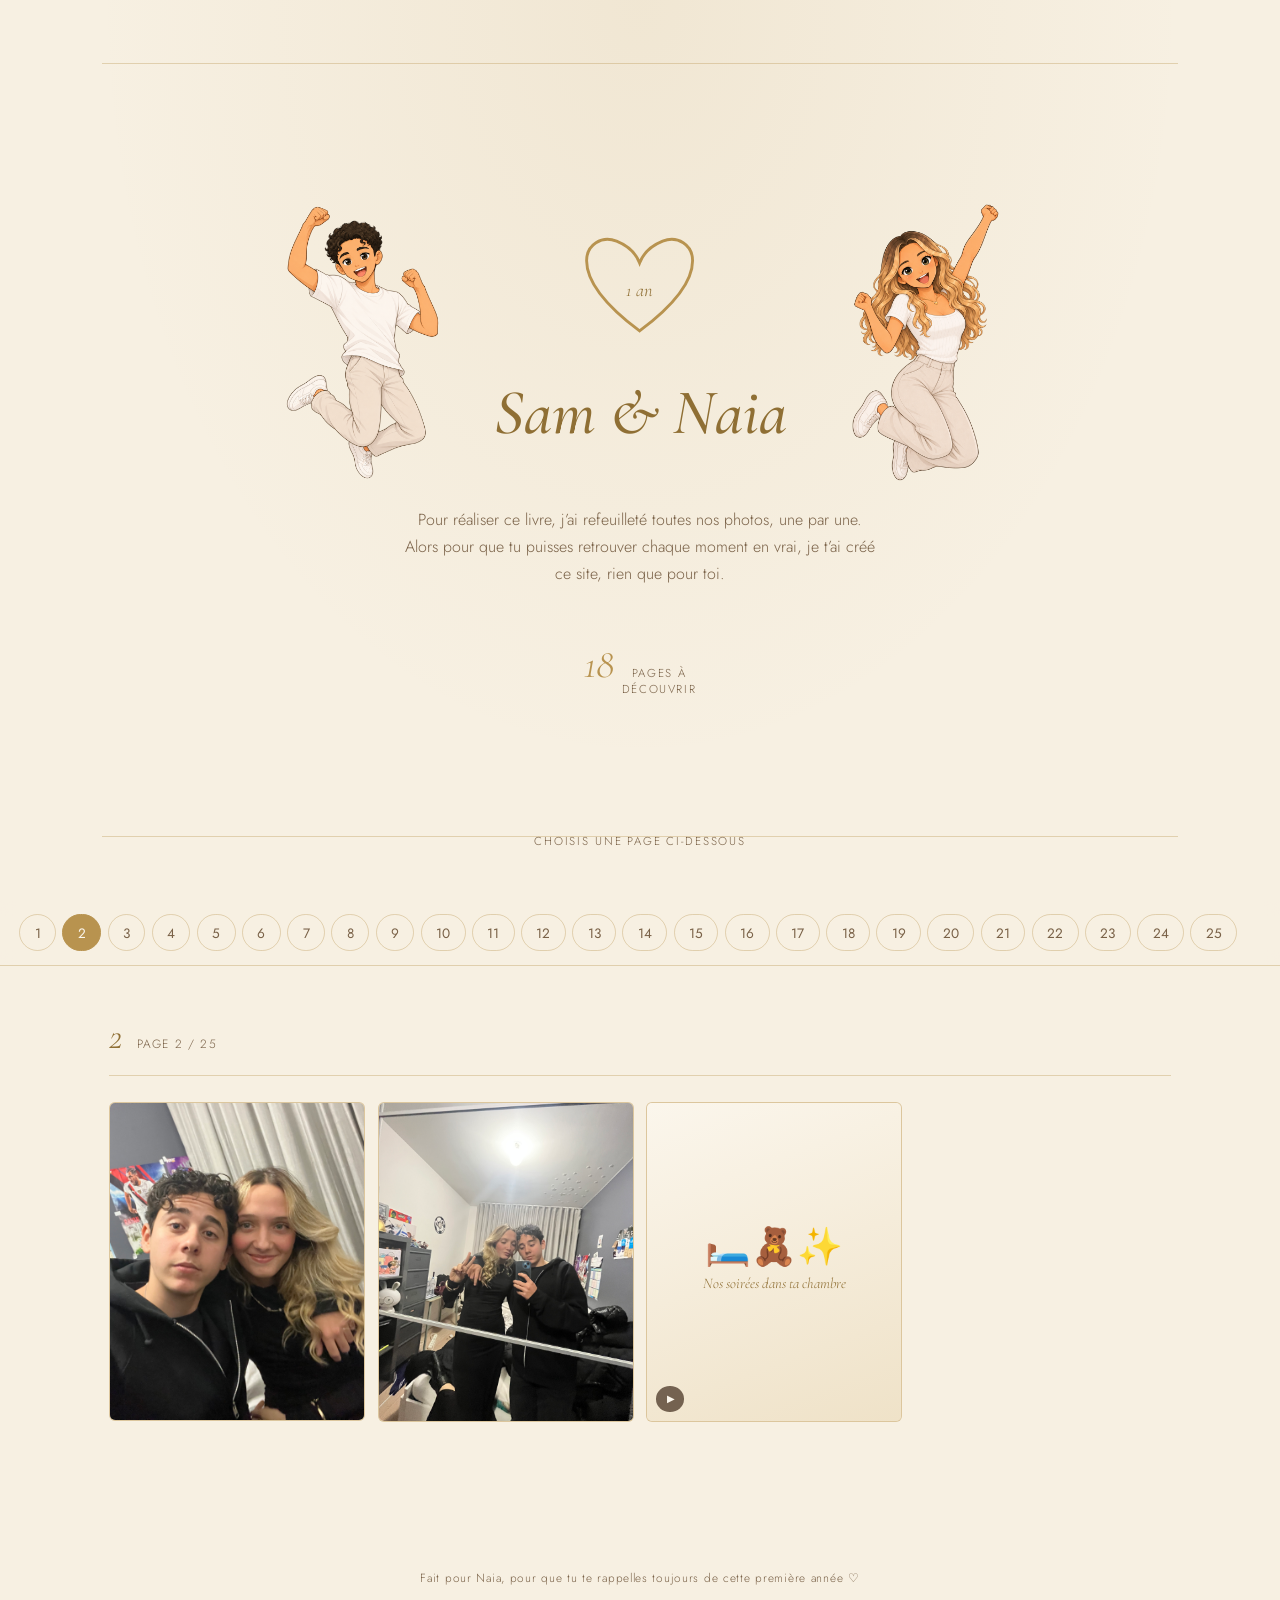
==== index.html @ 8d1e0d42 "Add files via upload" ====
<!DOCTYPE html>
<html lang="fr">
<head>
<meta charset="UTF-8">
<meta name="viewport" content="width=device-width, initial-scale=1.0, viewport-fit=cover">
<title>Sam &amp; Naia - Notre annee</title>
<style>
@import url("https://fonts.googleapis.com/css2?family=Cormorant+Garamond:ital,wght@0,400;0,500;0,600;1,400;1,500;1,600&family=Jost:wght@300;400;500&display=swap");

* { box-sizing: border-box; }
html { scroll-behavior: smooth; }

:root {
  --cream: #f7f0e2;
  --cream-deep: #efe2c8;
  --paper: #fbf6ec;
  --ink: #4a3626;
  --ink-soft: #7a6248;
  --gold: #b8934f;
  --gold-deep: #8f6f34;
  --line: rgba(184, 147, 79, 0.35);
}

body {
  margin: 0;
  background: var(--cream);
  color: var(--ink);
  font-family: "Jost", sans-serif;
  font-weight: 300;
  -webkit-font-smoothing: antialiased;
}

h1, h2, .serif { font-family: "Cormorant Garamond", serif; }

/* ---------- Hero ---------- */

.hero {
  min-height: 100svh;
  display: flex;
  flex-direction: column;
  align-items: center;
  justify-content: center;
  text-align: center;
  position: relative;
  padding: 8vh 6vw;
  background:
    radial-gradient(ellipse at 50% 0%, rgba(184,147,79,0.10), transparent 60%),
    var(--cream);
}

.hero::before, .hero::after {
  content: "";
  position: absolute;
  left: 8%;
  right: 8%;
  height: 1px;
  background: var(--line);
}
.hero::before { top: 7%; }
.hero::after { bottom: 7%; }

.hero-title-row {
  display: flex;
  align-items: center;
  justify-content: center;
  gap: clamp(1rem, 4vw, 2.6rem);
}

.hero-avatar {
  flex: 0 0 auto;
  height: clamp(140px, 26vw, 280px);
  display: flex;
  align-items: flex-end;
}
.hero-avatar img {
  height: 100%;
  width: auto;
  object-fit: contain;
  display: block;
}

.hero-title-center {
  display: flex;
  flex-direction: column;
  align-items: center;
}

@media (max-width: 520px) {
  .hero-avatar { height: 168px; }
}

.heart-badge {
  position: relative;
  width: 7.2rem;
  height: 6.4rem;
  margin-bottom: 2.2rem;
}
.heart-badge svg {
  position: absolute;
  inset: 0;
  width: 100%;
  height: 100%;
}
.heart-badge svg path {
  fill: none;
  stroke: var(--gold);
  stroke-width: 2.5;
}
.heart-badge span {
  position: absolute;
  inset: 0;
  display: flex;
  align-items: center;
  justify-content: center;
  padding-top: 0.3rem;
  font-family: "Cormorant Garamond", serif;
  font-style: italic;
  font-size: 1.15rem;
  color: var(--gold-deep);
  letter-spacing: 0.02em;
}

.hero h1 {
  font-size: clamp(2.4rem, 7vw, 4rem);
  font-style: italic;
  font-weight: 500;
  margin: 0;
  color: var(--gold-deep);
}

.hero p.sub {
  margin-top: 1.4rem;
  max-width: 30rem;
  font-size: 1rem;
  line-height: 1.7;
  color: var(--ink-soft);
}

.hero .count {
  margin-top: 2.2rem;
  display: flex;
  align-items: baseline;
  gap: 0.5rem;
}
.hero .count .num {
  font-family: "Cormorant Garamond", serif;
  font-style: italic;
  font-size: 2.6rem;
  color: var(--gold);
}
.hero .count .label {
  font-size: 0.72rem;
  letter-spacing: 0.14em;
  color: var(--ink-soft);
  text-transform: uppercase;
}

.hero .scroll-hint {
  position: absolute;
  bottom: 3.2rem;
  font-size: 0.72rem;
  letter-spacing: 0.16em;
  color: var(--ink-soft);
  text-transform: uppercase;
}

/* ---------- Nav strip ---------- */

.pagebar {
  position: sticky;
  top: 0;
  z-index: 40;
  background: rgba(247, 240, 226, 0.94);
  backdrop-filter: blur(8px);
  border-bottom: 1px solid var(--line);
}

.pagebar-inner {
  display: flex;
  gap: 0.4rem;
  overflow-x: auto;
  padding: 0.9rem 1.2rem;
  -webkit-overflow-scrolling: touch;
}
.pagebar-inner::-webkit-scrollbar { height: 3px; }
.pagebar-inner::-webkit-scrollbar-thumb { background: var(--gold); border-radius: 2px; }

.page-btn {
  flex: 0 0 auto;
  border: 1px solid var(--line);
  background: transparent;
  color: var(--ink-soft);
  font-family: "Jost", sans-serif;
  font-size: 0.85rem;
  padding: 0.45rem 0.9rem;
  border-radius: 999px;
  cursor: pointer;
  transition: all 0.2s ease;
  white-space: nowrap;
}
.page-btn:hover { border-color: var(--gold); color: var(--ink); }
.page-btn.active { background: var(--gold); border-color: var(--gold); color: var(--paper); }

/* ---------- Page sections ---------- */

.pages { max-width: 1100px; margin: 0 auto; padding: 3rem 1.2rem 7rem; }

.page-section { display: none; }
.page-section.active { display: block; animation: fadein 0.4s ease; }
@keyframes fadein { from { opacity: 0; transform: translateY(6px); } to { opacity: 1; transform: translateY(0); } }

.page-head {
  display: flex;
  align-items: baseline;
  gap: 0.9rem;
  margin-bottom: 1.6rem;
  border-bottom: 1px solid var(--line);
  padding-bottom: 1rem;
}
.page-head .num { font-family: "Cormorant Garamond", serif; font-style: italic; font-size: 2.3rem; color: var(--gold-deep); }
.page-head .of { font-size: 0.75rem; letter-spacing: 0.1em; color: var(--ink-soft); text-transform: uppercase; }

.gallery {
  display: grid;
  grid-template-columns: repeat(auto-fill, minmax(220px, 1fr));
  gap: 0.8rem;
}

.tile {
  position: relative;
  border-radius: 6px;
  overflow: hidden;
  background: var(--cream-deep);
  cursor: pointer;
  aspect-ratio: 4 / 5;
  border: 1px solid var(--line);
}
.tile img, .tile video { width: 100%; height: 100%; object-fit: cover; display: block; transition: transform 0.4s ease; }
.tile:hover img, .tile:hover video { transform: scale(1.03); }
.tile-ph {
  position: absolute;
  inset: 0;
  display: flex;
  flex-direction: column;
  align-items: center;
  justify-content: center;
  gap: 0.5rem;
  text-align: center;
  padding: 0.8rem;
  background: linear-gradient(160deg, var(--paper), var(--cream-deep));
  transition: opacity 0.5s ease;
  pointer-events: none;
}
.tile-ph.hide { opacity: 0; }
.tile-ph .ph-emoji { font-size: clamp(1.6rem, 5vw, 2.3rem); line-height: 1; }
.tile-ph .ph-text {
  font-family: "Cormorant Garamond", serif;
  font-style: italic;
  font-size: 0.92rem;
  line-height: 1.35;
  color: var(--gold-deep);
}

.tile.video::after {
  content: "\25B6";
  position: absolute; bottom: 0.55rem; left: 0.55rem;
  font-size: 0.65rem; background: rgba(74,54,38,0.75); color: var(--paper);
  width: 1.6rem; height: 1.6rem; border-radius: 50%;
  display: flex; align-items: center; justify-content: center; padding-left: 2px;
}

.empty-page {
  text-align: center; padding: 4.5rem 1.4rem;
  border: 1px solid var(--line); border-radius: 8px;
  background: var(--paper);
}
.empty-page .glyph { font-size: 2.2rem; margin-bottom: 1.1rem; }
.empty-page p { font-family: "Cormorant Garamond", serif; font-style: italic; font-size: 1.6rem; max-width: 28rem; margin: 0 auto; line-height: 1.5; color: var(--ink); }

.soon-page { text-align: center; padding: 4rem 1.4rem; border: 1px dashed var(--line); border-radius: 8px; }
.soon-page p { font-size: 0.9rem; color: var(--ink-soft); letter-spacing: 0.02em; }

/* ---------- Lightbox ---------- */

.lightbox {
  position: fixed; inset: 0; background: rgba(30, 20, 12, 0.92);
  display: none; align-items: center; justify-content: center; z-index: 100; padding: 4vh 4vw;
}
.lightbox.open { display: flex; }
.lightbox-content img, .lightbox-content video {
  max-width: 92vw; max-height: 88vh; border-radius: 4px; display: block;
}
.lightbox-close {
  position: absolute; top: 1.4rem; right: 1.6rem; font-size: 1.5rem;
  color: var(--paper); background: none; border: none; cursor: pointer; opacity: 0.85;
}

/* ---------- Footer ---------- */

.site-footer { text-align: center; padding: 2.2rem 1rem 3rem; font-size: 0.74rem; letter-spacing: 0.06em; color: var(--ink-soft); }

@media (max-width: 560px) {
  .gallery { grid-template-columns: repeat(2, 1fr); gap: 0.55rem; }
  .page-head .num { font-size: 1.9rem; }
}
</style>
</head>
<body>

<section class="hero">
  <div class="hero-title-row">
    <div class="hero-avatar"><img src="avatar-sam.png" alt="Sam"></div>
    <div class="hero-title-center">
      <div class="heart-badge">
        <svg viewBox="0 0 100 88" preserveAspectRatio="xMidYMid meet"><path d="M50 82 C 18 58, 4 38, 4 21 C 4 7, 17 -1, 30 4 C 40 8, 47 15, 50 23 C 53 15, 60 8, 70 4 C 83 -1, 96 7, 96 21 C 96 38, 82 58, 50 82 Z"/></svg>
        <span>1 an</span>
      </div>
      <h1>Sam &amp; Naia</h1>
    </div>
    <div class="hero-avatar"><img src="avatar-naia.png" alt="Naia"></div>
  </div>
  <p class="sub">Pour réaliser ce livre, j’ai refeuilleté toutes nos photos, une par une.<br>Alors pour que tu puisses retrouver chaque moment en vrai, je t’ai créé ce site, rien que pour toi.</p>
  <div class="count"><span class="num" id="hero-count">.</span><span class="label">pages à<br>découvrir</span></div>
  <div class="scroll-hint">choisis une page ci-dessous</div>
</section>

<nav class="pagebar"><div class="pagebar-inner" id="pagebar"></div></nav>

<main class="pages" id="pages"></main>

<footer class="site-footer">Fait pour Naia, pour que tu te rappelles toujours de cette première année &#9825;</footer>

<div class="lightbox" id="lightbox">
  <button class="lightbox-close" id="lightbox-close">X</button>
  <div class="lightbox-content" id="lightbox-content"></div>
</div>

<script>
var MANIFEST = {"2": [{"type": "image", "file": "page2/image2.jpg"}, {"type": "image", "file": "page2/image3.jpg"}, {"type": "video", "file": "page2/video1.mov"}], "4": [{"type": "image", "file": "page4/image2.jpg"}, {"type": "video", "file": "page4/video1.mov"}, {"type": "video", "file": "page4/video3.mp4"}], "5": [{"type": "video", "file": "page5/video1.mp4"}], "6": [{"type": "video", "file": "page6/video1.mp4"}, {"type": "video", "file": "page6/video2.mp4"}, {"type": "video", "file": "page6/video3.mp4"}], "7": [{"type": "image", "file": "page7/image4.jpg"}, {"type": "video", "file": "page7/video1.mp4"}, {"type": "video", "file": "page7/video2.mp4"}, {"type": "video", "file": "page7/video3.mp4"}, {"type": "video", "file": "page7/video5.mp4"}, {"type": "video", "file": "page7/video6.mp4"}], "8": [{"type": "image", "file": "page8/image6.jpg"}, {"type": "image", "file": "page8/image7.jpg"}, {"type": "video", "file": "page8/video2.mov"}, {"type": "video", "file": "page8/video3.mov"}, {"type": "video", "file": "page8/video1.mp4"}, {"type": "video", "file": "page8/video4.mp4"}, {"type": "video", "file": "page8/video5.mp4"}], "9": [{"type": "video", "file": "page9/video1.mp4"}], "10": [{"type": "image", "file": "page10/image2.jpg"}, {"type": "image", "file": "page10/image3.jpg"}, {"type": "image", "file": "page10/image4.jpg"}, {"type": "video", "file": "page10/video1.mp4"}, {"type": "video", "file": "page10/video2.mp4"}, {"type": "video", "file": "page10/video3.mp4"}], "11": [{"type": "image", "file": "page11/image2.jpg"}, {"type": "image", "file": "page11/image3.jpg"}, {"type": "image", "file": "page11/image5.jpg"}, {"type": "image", "file": "page11/image6.jpg"}, {"type": "image", "file": "page11/image7.jpg"}, {"type": "image", "file": "page11/image8.jpg"}, {"type": "image", "file": "page11/image9.jpg"}, {"type": "image", "file": "page11/image10.jpg"}, {"type": "image", "file": "page11/image11.jpg"}, {"type": "video", "file": "page11/video1.mp4"}, {"type": "video", "file": "page11/video4.mp4"}, {"type": "video", "file": "page11/video5.mp4"}], "12": [{"type": "image", "file": "page12/image1.jpg"}, {"type": "image", "file": "page12/image2.jpg"}, {"type": "image", "file": "page12/image4.jpg"}, {"type": "image", "file": "page12/image5.jpg"}, {"type": "image", "file": "page12/image7.jpg"}, {"type": "video", "file": "page12/video3.mp4"}, {"type": "video", "file": "page12/video6.mp4"}, {"type": "image", "file": "page12/image8.jpg"}], "13": [{"type": "image", "file": "page13/image4.jpg"}, {"type": "image", "file": "page13/image5.jpg"}, {"type": "image", "file": "page13/image7.jpg"}, {"type": "image", "file": "page13/image9.jpg"}, {"type": "image", "file": "page13/image10.jpg"}, {"type": "video", "file": "page13/video6.mov"}, {"type": "video", "file": "page13/video8.mov"}, {"type": "video", "file": "page13/video1.mp4"}, {"type": "video", "file": "page13/video2.mp4"}, {"type": "video", "file": "page13/video3.mp4"}, {"type": "video", "file": "page13/video9.mp4"}, {"type": "video", "file": "page13/video10.mp4"}, {"type": "video", "file": "page13/video11.mp4"}, {"type": "video", "file": "page13/video12.mp4"}], "14": [{"type": "image", "file": "page14/image1.jpg"}, {"type": "image", "file": "page14/image2.jpg"}, {"type": "image", "file": "page14/image3.jpg"}, {"type": "image", "file": "page14/image5.jpg"}, {"type": "video", "file": "page14/video6.mov"}, {"type": "video", "file": "page14/video4.mp4"}, {"type": "video", "file": "page14/video7.mp4"}], "15": [{"type": "video", "file": "page15/video1.mp4"}], "16": [{"type": "image", "file": "page16/image6.jpg"}, {"type": "image", "file": "page16/image7.jpg"}, {"type": "image", "file": "page16/image8.jpg"}, {"type": "image", "file": "page16/image9.jpg"}, {"type": "image", "file": "page16/image10.jpg"}, {"type": "image", "file": "page16/image11.jpg"}, {"type": "image", "file": "page16/image12.jpg"}, {"type": "video", "file": "page16/video1.mp4"}, {"type": "video", "file": "page16/video2.mp4"}, {"type": "video", "file": "page16/video3.mp4"}, {"type": "video", "file": "page16/video4.mp4"}, {"type": "video", "file": "page16/video5.mp4"}, {"type": "video", "file": "page16/video13.mp4"}], "17": [{"type": "image", "file": "page17/image1.jpg"}, {"type": "image", "file": "page17/image3.jpg"}, {"type": "image", "file": "page17/image4.jpg"}, {"type": "image", "file": "page17/image5.jpg"}, {"type": "image", "file": "page17/image10.jpg"}, {"type": "image", "file": "page17/image11.jpg"}, {"type": "image", "file": "page17/image12.jpg"}, {"type": "image", "file": "page17/image13.jpg"}, {"type": "image", "file": "page17/image14.jpg"}, {"type": "image", "file": "page17/image16.jpg"}, {"type": "image", "file": "page17/image17.jpg"}, {"type": "image", "file": "page17/image18.jpg"}, {"type": "image", "file": "page17/image19.jpg"}, {"type": "image", "file": "page17/image20.jpg"}, {"type": "image", "file": "page17/image21.jpg"}, {"type": "video", "file": "page17/video9.mov"}, {"type": "video", "file": "page17/video2.mp4"}, {"type": "video", "file": "page17/video6.mp4"}, {"type": "video", "file": "page17/video7.mp4"}, {"type": "video", "file": "page17/video8.mp4"}, {"type": "video", "file": "page17/video15.mp4"}], "18": [{"type": "image", "file": "page18/image1.jpg"}, {"type": "image", "file": "page18/image2.jpg"}, {"type": "image", "file": "page18/image3.jpg"}, {"type": "image", "file": "page18/image4.jpg"}, {"type": "image", "file": "page18/image5.jpg"}, {"type": "image", "file": "page18/image6.jpg"}, {"type": "video", "file": "page18/video7.mp4"}, {"type": "video", "file": "page18/video8.mp4"}, {"type": "video", "file": "page18/video9.mp4"}, {"type": "video", "file": "page18/video10.mp4"}, {"type": "video", "file": "page18/video11.mp4"}, {"type": "video", "file": "page18/video12.mp4"}, {"type": "video", "file": "page18/video13.mp4"}, {"type": "video", "file": "page18/video14.mp4"}, {"type": "video", "file": "page18/video15.mp4"}, {"type": "video", "file": "page18/video16.mp4"}, {"type": "video", "file": "page18/video17.mp4"}, {"type": "video", "file": "page18/video18.mp4"}], "19": [{"type": "image", "file": "page19/image1.jpg"}, {"type": "image", "file": "page19/image3.jpg"}, {"type": "image", "file": "page19/image5.jpg"}, {"type": "image", "file": "page19/image9.jpg"}, {"type": "image", "file": "page19/image10.jpg"}, {"type": "image", "file": "page19/image11.jpg"}, {"type": "video", "file": "page19/video2.mp4"}, {"type": "video", "file": "page19/video4.mp4"}, {"type": "video", "file": "page19/video6.mp4"}, {"type": "video", "file": "page19/video7.mp4"}, {"type": "video", "file": "page19/video8.mp4"}], "3": [{"type": "video", "file": "page3/video1.mp4"}, {"type": "video", "file": "page3/video2.mp4"}, {"type": "video", "file": "page3/video3.mp4"}]};
var THEMES = {"2": {"e": "🛏️🧸✨", "t": "Nos soirées dans ta chambre"}, "3": {"e": "🛏️😴💤", "t": "Nos siestes collés"}, "4": {"e": "💃🕺😂", "t": "Fous rires dans le hall"}, "5": {"e": "🎲👪😊", "t": "Les jeux avec les parents"}, "6": {"e": "😴🛋️💤", "t": "Encore une petite sieste"}, "7": {"e": "⚽🥅🤸", "t": "Le foot bulle entre amis"}, "8": {"e": "🌹💗💌", "t": "La surprise de la Saint-Valentin"}, "9": {"e": "🍽️🍝🥂", "t": "Notre resto tous les deux"}, "10": {"e": "🤵🌹💘", "t": "Le costume et la rose"}, "11": {"e": "🇵🇱✈️🕯️", "t": "Notre voyage en Pologne"}, "12": {"e": "🎉🪩🎂", "t": "La soirée d’anniversaire"}, "13": {"e": "🏖️🌊☀️", "t": "Nos vacances en Corse"}, "14": {"e": "🎾🏟️🏆", "t": "Roland-Garros ensemble"}, "15": {"e": "📚✏️📖", "t": "Les révisions du bac"}, "16": {"e": "🏰✨🎠", "t": "Notre journée à Disney"}, "17": {"e": "🇮🇱☀️🫒", "t": "Le voyage en Israël"}, "18": {"e": "🏖️🚤🌅", "t": "Encore la plage et le jet"}, "19": {"e": "🎊🍹🎶", "t": "La grande fête"}};
var TOTAL_PAGES = 25;
var EXCLUDED = [];

function initSite() {
  var pagebar = document.getElementById("pagebar");
  var pagesRoot = document.getElementById("pages");
  var heroCount = document.getElementById("hero-count");

  var availablePages = Object.keys(MANIFEST).map(Number).sort(function(a,b){ return a-b; });
  heroCount.textContent = availablePages.length;

  for (var n = 1; n <= TOTAL_PAGES; n++) {
    if (EXCLUDED.indexOf(n) !== -1) continue;

    var btn = document.createElement("button");
    btn.className = "page-btn";
    btn.textContent = n;
    btn.setAttribute("data-page", n);
    btn.addEventListener("click", (function(num){ return function(){ goToPage(num); }; })(n));
    pagebar.appendChild(btn);

    var section = document.createElement("section");
    section.className = "page-section";
    section.id = "page-" + n;

    var head = document.createElement("div");
    head.className = "page-head";
    head.innerHTML = "<span class=\"num\">" + n + "</span><span class=\"of\">page " + n + " / " + TOTAL_PAGES + "</span>";
    section.appendChild(head);

    var items = MANIFEST[n];

    if (n === 1 && !items) {
      var empty = document.createElement("div");
      empty.className = "empty-page";
      empty.innerHTML = "<div class=\"glyph\">🥶😜</div><p>Désolé, on n’a pas pris de photo... on avait trop froid !</p>";
      section.appendChild(empty);
    } else if (items && items.length) {
      var gallery = document.createElement("div");
      gallery.className = "gallery";
      for (var i = 0; i < items.length; i++) {
        var item = items[i];
        var tile = document.createElement("div");
        tile.className = "tile" + (item.type === "video" ? " video" : "");
        var th = THEMES[n] || { e: "\u2728", t: "Un moment \u00e0 nous" };
        if (item.type === "image") {
          tile.innerHTML = "<img src=\"" + item.file + "\" loading=\"lazy\" alt=\"" + th.t + "\">";
        } else {
          tile.innerHTML = "<video src=\"" + item.file + "#t=0.5\" preload=\"metadata\" muted playsinline></video>";
        }
        var ph = document.createElement("div");
        ph.className = "tile-ph";
        ph.innerHTML = "<div class=\"ph-emoji\">" + th.e + "</div><div class=\"ph-text\">" + th.t + "</div>";
        tile.appendChild(ph);
        var media = tile.querySelector("img, video");
        (function(phEl, mediaEl){
          function reveal(){ phEl.classList.add("hide"); }
          if (mediaEl.tagName === "IMG") {
            if (mediaEl.complete && mediaEl.naturalWidth > 0) { reveal(); }
            else { mediaEl.addEventListener("load", reveal); }
          } else {
            mediaEl.addEventListener("loadeddata", reveal);
            if (mediaEl.readyState >= 2) { reveal(); }
          }
        })(ph, media);
        tile.addEventListener("click", (function(it){ return function(){ openLightbox(it); }; })(item));
        gallery.appendChild(tile);
      }
      section.appendChild(gallery);
    } else {
      var soon = document.createElement("div");
      soon.className = "soon-page";
      soon.innerHTML = "<p>Cette page arrive bientôt</p>";
      section.appendChild(soon);
    }

    pagesRoot.appendChild(section);
  }

  function goToPage(n) {
    var btns = document.querySelectorAll(".page-btn");
    for (var i = 0; i < btns.length; i++) {
      btns[i].classList.toggle("active", Number(btns[i].getAttribute("data-page")) === n);
    }
    var secs = document.querySelectorAll(".page-section");
    for (var j = 0; j < secs.length; j++) {
      secs[j].classList.toggle("active", secs[j].id === "page-" + n);
    }
    var activeBtn = document.querySelector(".page-btn[data-page=\"" + n + "\"]");
    if (activeBtn) activeBtn.scrollIntoView({ inline: "center", block: "nearest", behavior: "smooth" });
    history.replaceState(null, "", "#page" + n);
  }

  var lightbox = document.getElementById("lightbox");
  var lightboxContent = document.getElementById("lightbox-content");

  function openLightbox(item) {
    if (item.type === "image") {
      lightboxContent.innerHTML = "<img src=\"" + item.file + "\" alt=\"\">";
    } else {
      lightboxContent.innerHTML = "<video src=\"" + item.file + "\" controls autoplay playsinline></video>";
    }
    lightbox.classList.add("open");
  }
  function closeLightbox() {
    lightbox.classList.remove("open");
    lightboxContent.innerHTML = "";
  }
  document.getElementById("lightbox-close").addEventListener("click", closeLightbox);
  lightbox.addEventListener("click", function(e){ if (e.target === lightbox) closeLightbox(); });
  document.addEventListener("keydown", function(e){ if (e.key === "Escape") closeLightbox(); });

  var hashMatch = location.hash.match(/#page(\d+)/);
  var startPage = hashMatch ? Number(hashMatch[1]) : availablePages[0];
  goToPage(startPage);
}

initSite();
</script>
</body>
</html>
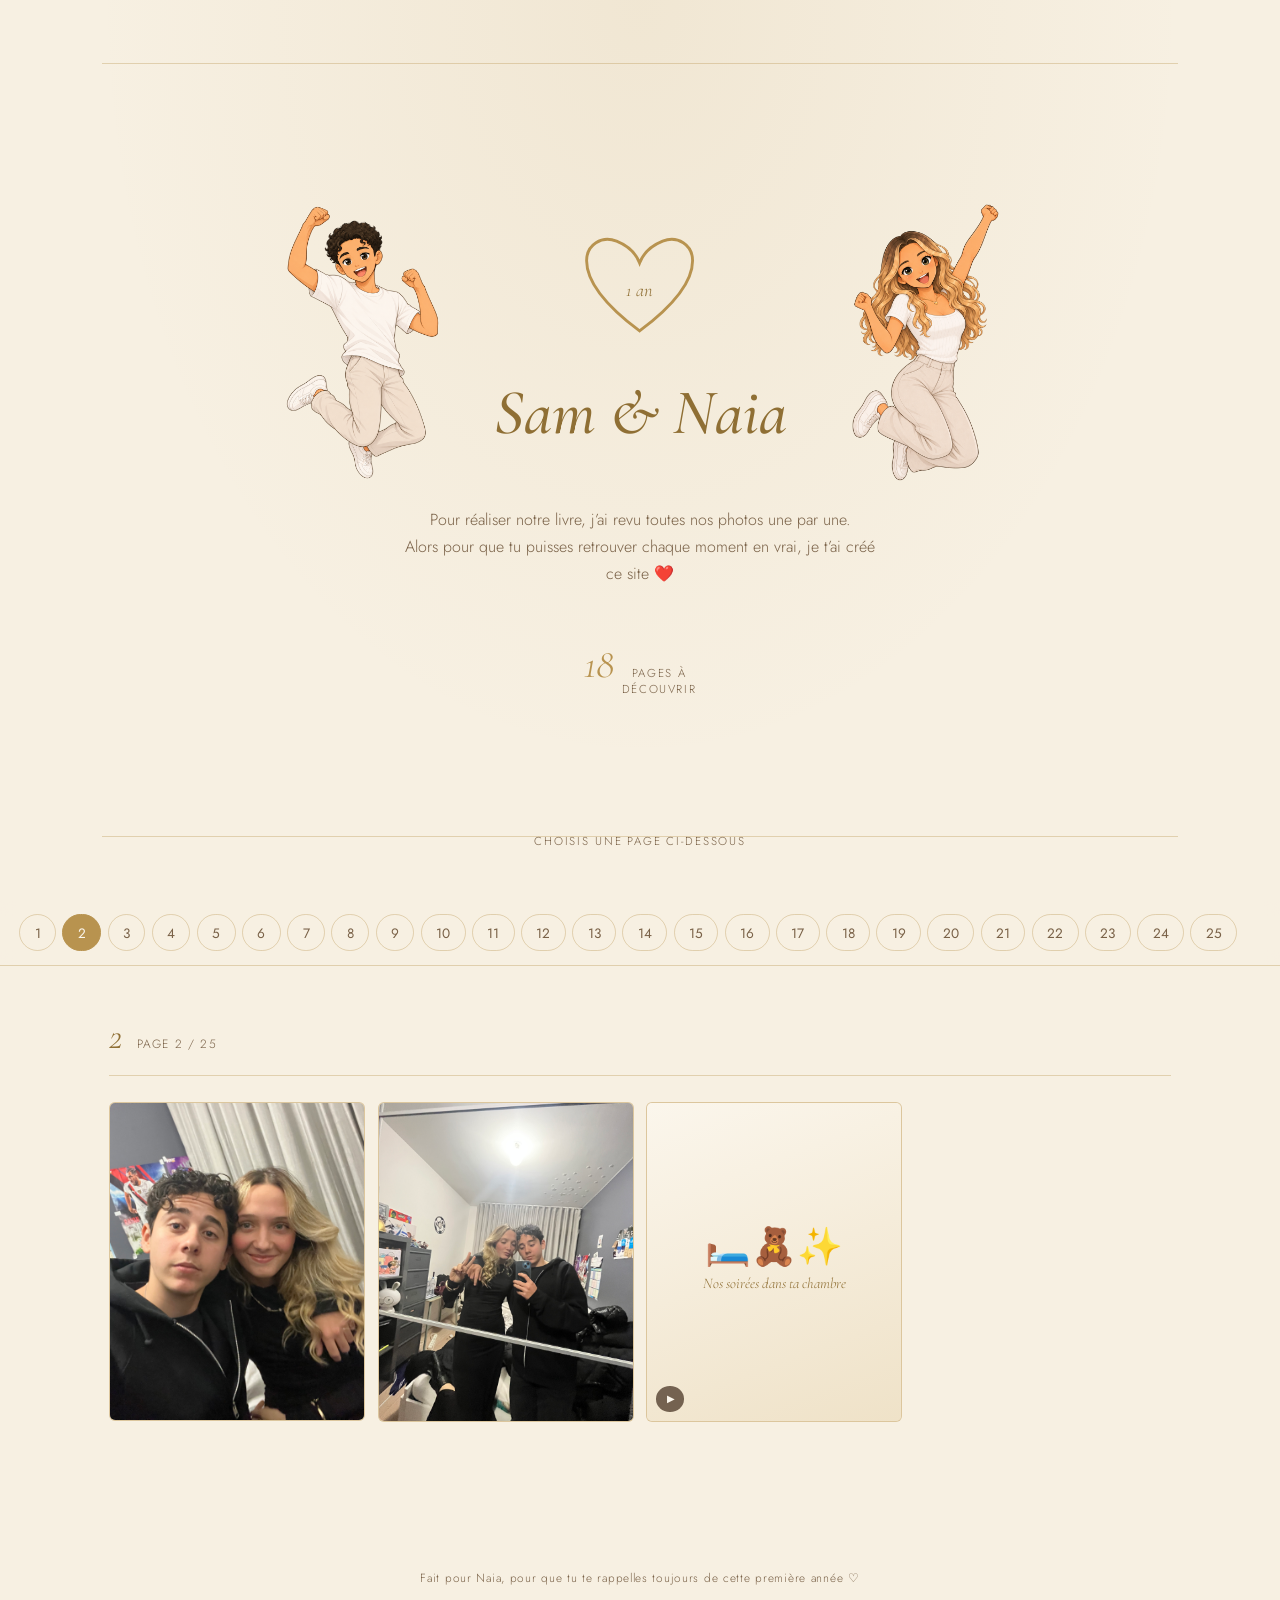
==== commit e897474b: "Add files via upload" ====
--- a/index.html
+++ b/index.html
@@ -319,7 +319,7 @@
     </div>
     <div class="hero-avatar"><img src="avatar-naia.png" alt="Naia"></div>
   </div>
-  <p class="sub">Pour réaliser ce livre, j’ai refeuilleté toutes nos photos, une par une.<br>Alors pour que tu puisses retrouver chaque moment en vrai, je t’ai créé ce site, rien que pour toi.</p>
+  <p class="sub">Pour réaliser notre livre, j’ai revu toutes nos photos une par une.<br>Alors pour que tu puisses retrouver chaque moment en vrai, je t’ai créé ce site ❤️</p>
   <div class="count"><span class="num" id="hero-count">.</span><span class="label">pages à<br>découvrir</span></div>
   <div class="scroll-hint">choisis une page ci-dessous</div>
 </section>
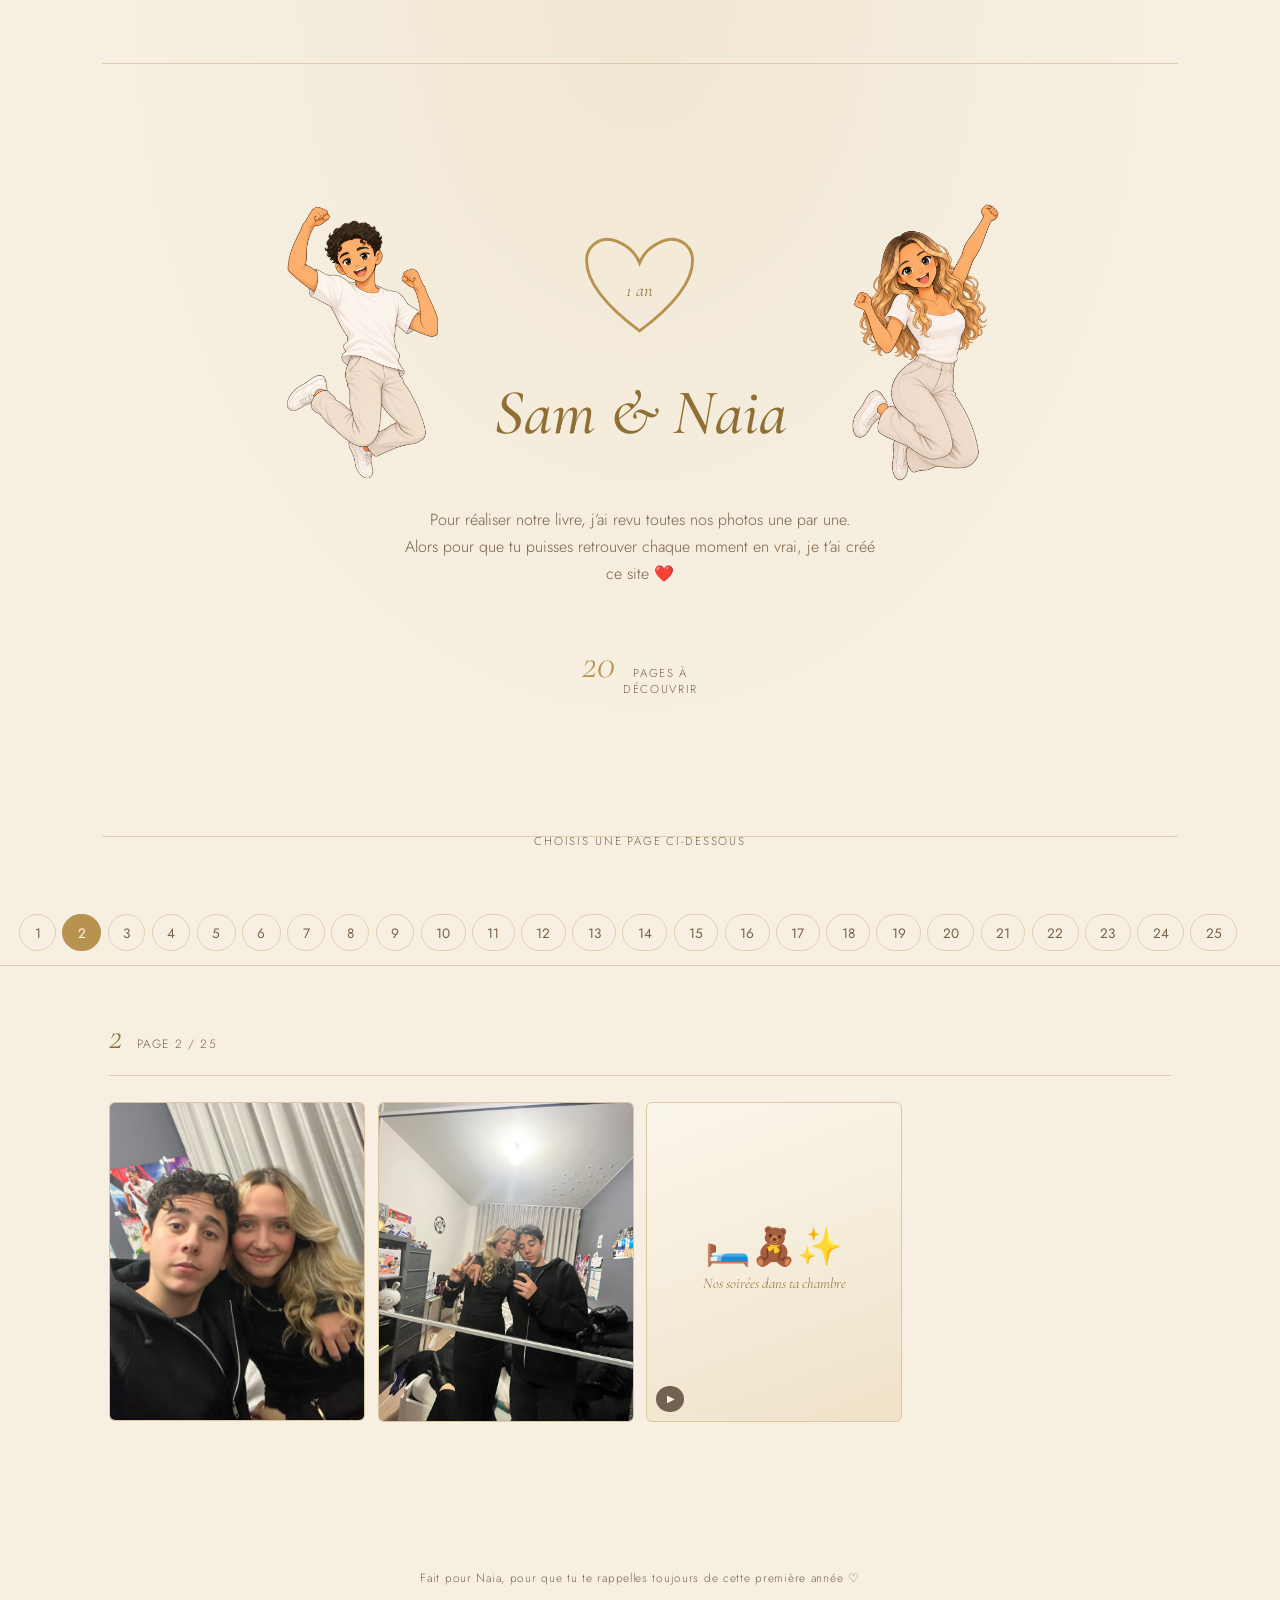
==== commit 5bb9c17b: "Add files via upload" ====
--- a/index.html
+++ b/index.html
@@ -336,8 +336,8 @@
 </div>
 
 <script>
-var MANIFEST = {"2": [{"type": "image", "file": "page2/image2.jpg"}, {"type": "image", "file": "page2/image3.jpg"}, {"type": "video", "file": "page2/video1.mov"}], "4": [{"type": "image", "file": "page4/image2.jpg"}, {"type": "video", "file": "page4/video1.mov"}, {"type": "video", "file": "page4/video3.mp4"}], "5": [{"type": "video", "file": "page5/video1.mp4"}], "6": [{"type": "video", "file": "page6/video1.mp4"}, {"type": "video", "file": "page6/video2.mp4"}, {"type": "video", "file": "page6/video3.mp4"}], "7": [{"type": "image", "file": "page7/image4.jpg"}, {"type": "video", "file": "page7/video1.mp4"}, {"type": "video", "file": "page7/video2.mp4"}, {"type": "video", "file": "page7/video3.mp4"}, {"type": "video", "file": "page7/video5.mp4"}, {"type": "video", "file": "page7/video6.mp4"}], "8": [{"type": "image", "file": "page8/image6.jpg"}, {"type": "image", "file": "page8/image7.jpg"}, {"type": "video", "file": "page8/video2.mov"}, {"type": "video", "file": "page8/video3.mov"}, {"type": "video", "file": "page8/video1.mp4"}, {"type": "video", "file": "page8/video4.mp4"}, {"type": "video", "file": "page8/video5.mp4"}], "9": [{"type": "video", "file": "page9/video1.mp4"}], "10": [{"type": "image", "file": "page10/image2.jpg"}, {"type": "image", "file": "page10/image3.jpg"}, {"type": "image", "file": "page10/image4.jpg"}, {"type": "video", "file": "page10/video1.mp4"}, {"type": "video", "file": "page10/video2.mp4"}, {"type": "video", "file": "page10/video3.mp4"}], "11": [{"type": "image", "file": "page11/image2.jpg"}, {"type": "image", "file": "page11/image3.jpg"}, {"type": "image", "file": "page11/image5.jpg"}, {"type": "image", "file": "page11/image6.jpg"}, {"type": "image", "file": "page11/image7.jpg"}, {"type": "image", "file": "page11/image8.jpg"}, {"type": "image", "file": "page11/image9.jpg"}, {"type": "image", "file": "page11/image10.jpg"}, {"type": "image", "file": "page11/image11.jpg"}, {"type": "video", "file": "page11/video1.mp4"}, {"type": "video", "file": "page11/video4.mp4"}, {"type": "video", "file": "page11/video5.mp4"}], "12": [{"type": "image", "file": "page12/image1.jpg"}, {"type": "image", "file": "page12/image2.jpg"}, {"type": "image", "file": "page12/image4.jpg"}, {"type": "image", "file": "page12/image5.jpg"}, {"type": "image", "file": "page12/image7.jpg"}, {"type": "video", "file": "page12/video3.mp4"}, {"type": "video", "file": "page12/video6.mp4"}, {"type": "image", "file": "page12/image8.jpg"}], "13": [{"type": "image", "file": "page13/image4.jpg"}, {"type": "image", "file": "page13/image5.jpg"}, {"type": "image", "file": "page13/image7.jpg"}, {"type": "image", "file": "page13/image9.jpg"}, {"type": "image", "file": "page13/image10.jpg"}, {"type": "video", "file": "page13/video6.mov"}, {"type": "video", "file": "page13/video8.mov"}, {"type": "video", "file": "page13/video1.mp4"}, {"type": "video", "file": "page13/video2.mp4"}, {"type": "video", "file": "page13/video3.mp4"}, {"type": "video", "file": "page13/video9.mp4"}, {"type": "video", "file": "page13/video10.mp4"}, {"type": "video", "file": "page13/video11.mp4"}, {"type": "video", "file": "page13/video12.mp4"}], "14": [{"type": "image", "file": "page14/image1.jpg"}, {"type": "image", "file": "page14/image2.jpg"}, {"type": "image", "file": "page14/image3.jpg"}, {"type": "image", "file": "page14/image5.jpg"}, {"type": "video", "file": "page14/video6.mov"}, {"type": "video", "file": "page14/video4.mp4"}, {"type": "video", "file": "page14/video7.mp4"}], "15": [{"type": "video", "file": "page15/video1.mp4"}], "16": [{"type": "image", "file": "page16/image6.jpg"}, {"type": "image", "file": "page16/image7.jpg"}, {"type": "image", "file": "page16/image8.jpg"}, {"type": "image", "file": "page16/image9.jpg"}, {"type": "image", "file": "page16/image10.jpg"}, {"type": "image", "file": "page16/image11.jpg"}, {"type": "image", "file": "page16/image12.jpg"}, {"type": "video", "file": "page16/video1.mp4"}, {"type": "video", "file": "page16/video2.mp4"}, {"type": "video", "file": "page16/video3.mp4"}, {"type": "video", "file": "page16/video4.mp4"}, {"type": "video", "file": "page16/video5.mp4"}, {"type": "video", "file": "page16/video13.mp4"}], "17": [{"type": "image", "file": "page17/image1.jpg"}, {"type": "image", "file": "page17/image3.jpg"}, {"type": "image", "file": "page17/image4.jpg"}, {"type": "image", "file": "page17/image5.jpg"}, {"type": "image", "file": "page17/image10.jpg"}, {"type": "image", "file": "page17/image11.jpg"}, {"type": "image", "file": "page17/image12.jpg"}, {"type": "image", "file": "page17/image13.jpg"}, {"type": "image", "file": "page17/image14.jpg"}, {"type": "image", "file": "page17/image16.jpg"}, {"type": "image", "file": "page17/image17.jpg"}, {"type": "image", "file": "page17/image18.jpg"}, {"type": "image", "file": "page17/image19.jpg"}, {"type": "image", "file": "page17/image20.jpg"}, {"type": "image", "file": "page17/image21.jpg"}, {"type": "video", "file": "page17/video9.mov"}, {"type": "video", "file": "page17/video2.mp4"}, {"type": "video", "file": "page17/video6.mp4"}, {"type": "video", "file": "page17/video7.mp4"}, {"type": "video", "file": "page17/video8.mp4"}, {"type": "video", "file": "page17/video15.mp4"}], "18": [{"type": "image", "file": "page18/image1.jpg"}, {"type": "image", "file": "page18/image2.jpg"}, {"type": "image", "file": "page18/image3.jpg"}, {"type": "image", "file": "page18/image4.jpg"}, {"type": "image", "file": "page18/image5.jpg"}, {"type": "image", "file": "page18/image6.jpg"}, {"type": "video", "file": "page18/video7.mp4"}, {"type": "video", "file": "page18/video8.mp4"}, {"type": "video", "file": "page18/video9.mp4"}, {"type": "video", "file": "page18/video10.mp4"}, {"type": "video", "file": "page18/video11.mp4"}, {"type": "video", "file": "page18/video12.mp4"}, {"type": "video", "file": "page18/video13.mp4"}, {"type": "video", "file": "page18/video14.mp4"}, {"type": "video", "file": "page18/video15.mp4"}, {"type": "video", "file": "page18/video16.mp4"}, {"type": "video", "file": "page18/video17.mp4"}, {"type": "video", "file": "page18/video18.mp4"}], "19": [{"type": "image", "file": "page19/image1.jpg"}, {"type": "image", "file": "page19/image3.jpg"}, {"type": "image", "file": "page19/image5.jpg"}, {"type": "image", "file": "page19/image9.jpg"}, {"type": "image", "file": "page19/image10.jpg"}, {"type": "image", "file": "page19/image11.jpg"}, {"type": "video", "file": "page19/video2.mp4"}, {"type": "video", "file": "page19/video4.mp4"}, {"type": "video", "file": "page19/video6.mp4"}, {"type": "video", "file": "page19/video7.mp4"}, {"type": "video", "file": "page19/video8.mp4"}], "3": [{"type": "video", "file": "page3/video1.mp4"}, {"type": "video", "file": "page3/video2.mp4"}, {"type": "video", "file": "page3/video3.mp4"}]};
-var THEMES = {"2": {"e": "🛏️🧸✨", "t": "Nos soirées dans ta chambre"}, "3": {"e": "🛏️😴💤", "t": "Nos siestes collés"}, "4": {"e": "💃🕺😂", "t": "Fous rires dans le hall"}, "5": {"e": "🎲👪😊", "t": "Les jeux avec les parents"}, "6": {"e": "😴🛋️💤", "t": "Encore une petite sieste"}, "7": {"e": "⚽🥅🤸", "t": "Le foot bulle entre amis"}, "8": {"e": "🌹💗💌", "t": "La surprise de la Saint-Valentin"}, "9": {"e": "🍽️🍝🥂", "t": "Notre resto tous les deux"}, "10": {"e": "🤵🌹💘", "t": "Le costume et la rose"}, "11": {"e": "🇵🇱✈️🕯️", "t": "Notre voyage en Pologne"}, "12": {"e": "🎉🪩🎂", "t": "La soirée d’anniversaire"}, "13": {"e": "🏖️🌊☀️", "t": "Nos vacances en Corse"}, "14": {"e": "🎾🏟️🏆", "t": "Roland-Garros ensemble"}, "15": {"e": "📚✏️📖", "t": "Les révisions du bac"}, "16": {"e": "🏰✨🎠", "t": "Notre journée à Disney"}, "17": {"e": "🇮🇱☀️🫒", "t": "Le voyage en Israël"}, "18": {"e": "🏖️🚤🌅", "t": "Encore la plage et le jet"}, "19": {"e": "🎊🍹🎶", "t": "La grande fête"}};
+var MANIFEST = {"2": [{"type": "image", "file": "page2/image2.jpg"}, {"type": "image", "file": "page2/image3.jpg"}, {"type": "video", "file": "page2/video1.mov"}], "4": [{"type": "image", "file": "page4/image2.jpg"}, {"type": "video", "file": "page4/video1.mov"}, {"type": "video", "file": "page4/video3.mp4"}], "5": [{"type": "video", "file": "page5/video1.mp4"}], "6": [{"type": "video", "file": "page6/video1.mp4"}, {"type": "video", "file": "page6/video2.mp4"}, {"type": "video", "file": "page6/video3.mp4"}], "7": [{"type": "image", "file": "page7/image4.jpg"}, {"type": "video", "file": "page7/video1.mp4"}, {"type": "video", "file": "page7/video2.mp4"}, {"type": "video", "file": "page7/video3.mp4"}, {"type": "video", "file": "page7/video5.mp4"}, {"type": "video", "file": "page7/video6.mp4"}], "8": [{"type": "image", "file": "page8/image6.jpg"}, {"type": "image", "file": "page8/image7.jpg"}, {"type": "video", "file": "page8/video2.mov"}, {"type": "video", "file": "page8/video3.mov"}, {"type": "video", "file": "page8/video1.mp4"}, {"type": "video", "file": "page8/video4.mp4"}, {"type": "video", "file": "page8/video5.mp4"}], "9": [{"type": "video", "file": "page9/video1.mp4"}], "10": [{"type": "image", "file": "page10/image2.jpg"}, {"type": "image", "file": "page10/image3.jpg"}, {"type": "image", "file": "page10/image4.jpg"}, {"type": "video", "file": "page10/video1.mp4"}, {"type": "video", "file": "page10/video2.mp4"}, {"type": "video", "file": "page10/video3.mp4"}], "11": [{"type": "image", "file": "page11/image2.jpg"}, {"type": "image", "file": "page11/image3.jpg"}, {"type": "image", "file": "page11/image5.jpg"}, {"type": "image", "file": "page11/image6.jpg"}, {"type": "image", "file": "page11/image7.jpg"}, {"type": "image", "file": "page11/image8.jpg"}, {"type": "image", "file": "page11/image9.jpg"}, {"type": "image", "file": "page11/image10.jpg"}, {"type": "image", "file": "page11/image11.jpg"}, {"type": "video", "file": "page11/video1.mp4"}, {"type": "video", "file": "page11/video4.mp4"}, {"type": "video", "file": "page11/video5.mp4"}], "12": [{"type": "image", "file": "page12/image1.jpg"}, {"type": "image", "file": "page12/image2.jpg"}, {"type": "image", "file": "page12/image4.jpg"}, {"type": "image", "file": "page12/image5.jpg"}, {"type": "image", "file": "page12/image7.jpg"}, {"type": "video", "file": "page12/video3.mp4"}, {"type": "video", "file": "page12/video6.mp4"}, {"type": "image", "file": "page12/image8.jpg"}], "13": [{"type": "image", "file": "page13/image4.jpg"}, {"type": "image", "file": "page13/image5.jpg"}, {"type": "image", "file": "page13/image7.jpg"}, {"type": "image", "file": "page13/image9.jpg"}, {"type": "image", "file": "page13/image10.jpg"}, {"type": "video", "file": "page13/video6.mov"}, {"type": "video", "file": "page13/video8.mov"}, {"type": "video", "file": "page13/video1.mp4"}, {"type": "video", "file": "page13/video2.mp4"}, {"type": "video", "file": "page13/video3.mp4"}, {"type": "video", "file": "page13/video9.mp4"}, {"type": "video", "file": "page13/video10.mp4"}, {"type": "video", "file": "page13/video11.mp4"}, {"type": "video", "file": "page13/video12.mp4"}], "14": [{"type": "image", "file": "page14/image1.jpg"}, {"type": "image", "file": "page14/image2.jpg"}, {"type": "image", "file": "page14/image3.jpg"}, {"type": "image", "file": "page14/image5.jpg"}, {"type": "video", "file": "page14/video6.mov"}, {"type": "video", "file": "page14/video4.mp4"}, {"type": "video", "file": "page14/video7.mp4"}], "15": [{"type": "video", "file": "page15/video1.mp4"}], "16": [{"type": "image", "file": "page16/image6.jpg"}, {"type": "image", "file": "page16/image7.jpg"}, {"type": "image", "file": "page16/image8.jpg"}, {"type": "image", "file": "page16/image9.jpg"}, {"type": "image", "file": "page16/image10.jpg"}, {"type": "image", "file": "page16/image11.jpg"}, {"type": "image", "file": "page16/image12.jpg"}, {"type": "video", "file": "page16/video1.mp4"}, {"type": "video", "file": "page16/video2.mp4"}, {"type": "video", "file": "page16/video3.mp4"}, {"type": "video", "file": "page16/video4.mp4"}, {"type": "video", "file": "page16/video5.mp4"}, {"type": "video", "file": "page16/video13.mp4"}], "17": [{"type": "image", "file": "page17/image1.jpg"}, {"type": "image", "file": "page17/image3.jpg"}, {"type": "image", "file": "page17/image4.jpg"}, {"type": "image", "file": "page17/image5.jpg"}, {"type": "image", "file": "page17/image10.jpg"}, {"type": "image", "file": "page17/image11.jpg"}, {"type": "image", "file": "page17/image12.jpg"}, {"type": "image", "file": "page17/image13.jpg"}, {"type": "image", "file": "page17/image14.jpg"}, {"type": "image", "file": "page17/image16.jpg"}, {"type": "image", "file": "page17/image17.jpg"}, {"type": "image", "file": "page17/image18.jpg"}, {"type": "image", "file": "page17/image19.jpg"}, {"type": "image", "file": "page17/image20.jpg"}, {"type": "image", "file": "page17/image21.jpg"}, {"type": "video", "file": "page17/video9.mov"}, {"type": "video", "file": "page17/video2.mp4"}, {"type": "video", "file": "page17/video6.mp4"}, {"type": "video", "file": "page17/video7.mp4"}, {"type": "video", "file": "page17/video8.mp4"}, {"type": "video", "file": "page17/video15.mp4"}], "18": [{"type": "image", "file": "page18/image1.jpg"}, {"type": "image", "file": "page18/image2.jpg"}, {"type": "image", "file": "page18/image3.jpg"}, {"type": "image", "file": "page18/image4.jpg"}, {"type": "image", "file": "page18/image5.jpg"}, {"type": "image", "file": "page18/image6.jpg"}, {"type": "video", "file": "page18/video7.mp4"}, {"type": "video", "file": "page18/video8.mp4"}, {"type": "video", "file": "page18/video9.mp4"}, {"type": "video", "file": "page18/video10.mp4"}, {"type": "video", "file": "page18/video11.mp4"}, {"type": "video", "file": "page18/video12.mp4"}, {"type": "video", "file": "page18/video13.mp4"}, {"type": "video", "file": "page18/video14.mp4"}, {"type": "video", "file": "page18/video15.mp4"}, {"type": "video", "file": "page18/video16.mp4"}, {"type": "video", "file": "page18/video17.mp4"}, {"type": "video", "file": "page18/video18.mp4"}], "19": [{"type": "image", "file": "page19/image1.jpg"}, {"type": "image", "file": "page19/image3.jpg"}, {"type": "image", "file": "page19/image5.jpg"}, {"type": "image", "file": "page19/image9.jpg"}, {"type": "image", "file": "page19/image10.jpg"}, {"type": "image", "file": "page19/image11.jpg"}, {"type": "video", "file": "page19/video2.mp4"}, {"type": "video", "file": "page19/video4.mp4"}, {"type": "video", "file": "page19/video6.mp4"}, {"type": "video", "file": "page19/video7.mp4"}, {"type": "video", "file": "page19/video8.mp4"}], "3": [{"type": "video", "file": "page3/video1.mp4"}, {"type": "video", "file": "page3/video2.mp4"}, {"type": "video", "file": "page3/video3.mp4"}], "20": [{"type": "image", "file": "page20/image1.jpg"}, {"type": "image", "file": "page20/image2.jpg"}, {"type": "video", "file": "page20/video1.mp4"}, {"type": "video", "file": "page20/video2.mp4"}, {"type": "video", "file": "page20/video3.mp4"}, {"type": "video", "file": "page20/video4.mp4"}, {"type": "video", "file": "page20/video5.mp4"}, {"type": "video", "file": "page20/video6.mp4"}], "21": [{"type": "image", "file": "page21/image1.jpg"}, {"type": "image", "file": "page21/image2.jpg"}, {"type": "image", "file": "page21/image3.jpg"}, {"type": "video", "file": "page21/video1.mp4"}, {"type": "video", "file": "page21/video2.mp4"}, {"type": "video", "file": "page21/video3.mp4"}, {"type": "video", "file": "page21/video4.mp4"}]};
+var THEMES = {"2": {"e": "🛏️🧸✨", "t": "Nos soirées dans ta chambre"}, "3": {"e": "🛏️😴💤", "t": "Nos siestes collés"}, "4": {"e": "💃🕺😂", "t": "Fous rires dans le hall"}, "5": {"e": "🎲👪😊", "t": "Les jeux avec les parents"}, "6": {"e": "😴🛋️💤", "t": "Encore une petite sieste"}, "7": {"e": "⚽🥅🤸", "t": "Le foot bulle entre amis"}, "8": {"e": "🌹💗💌", "t": "La surprise de la Saint-Valentin"}, "9": {"e": "🍽️🍝🥂", "t": "Notre resto tous les deux"}, "10": {"e": "🤵🌹💘", "t": "Le costume et la rose"}, "11": {"e": "🇵🇱✈️🕯️", "t": "Notre voyage en Pologne"}, "12": {"e": "🎉🪩🎂", "t": "La soirée d’anniversaire"}, "13": {"e": "🏖️🌊☀️", "t": "Nos vacances en Corse"}, "14": {"e": "🎾🏟️🏆", "t": "Roland-Garros ensemble"}, "15": {"e": "📚✏️📖", "t": "Les révisions du bac"}, "16": {"e": "🏰✨🎠", "t": "Notre journée à Disney"}, "17": {"e": "🇮🇱☀️🫒", "t": "Le voyage en Israël"}, "18": {"e": "🏖️🚤🌅", "t": "Encore la plage et le jet"}, "19": {"e": "🎊🍹🎶", "t": "La grande fête"}, "20": {"e": "🧺🍉🌳", "t": "Notre pique-nique"}, "21": {"e": "🍝🌊👪", "t": "Un déjeuner en famille"}};
 var TOTAL_PAGES = 25;
 var EXCLUDED = [];
 
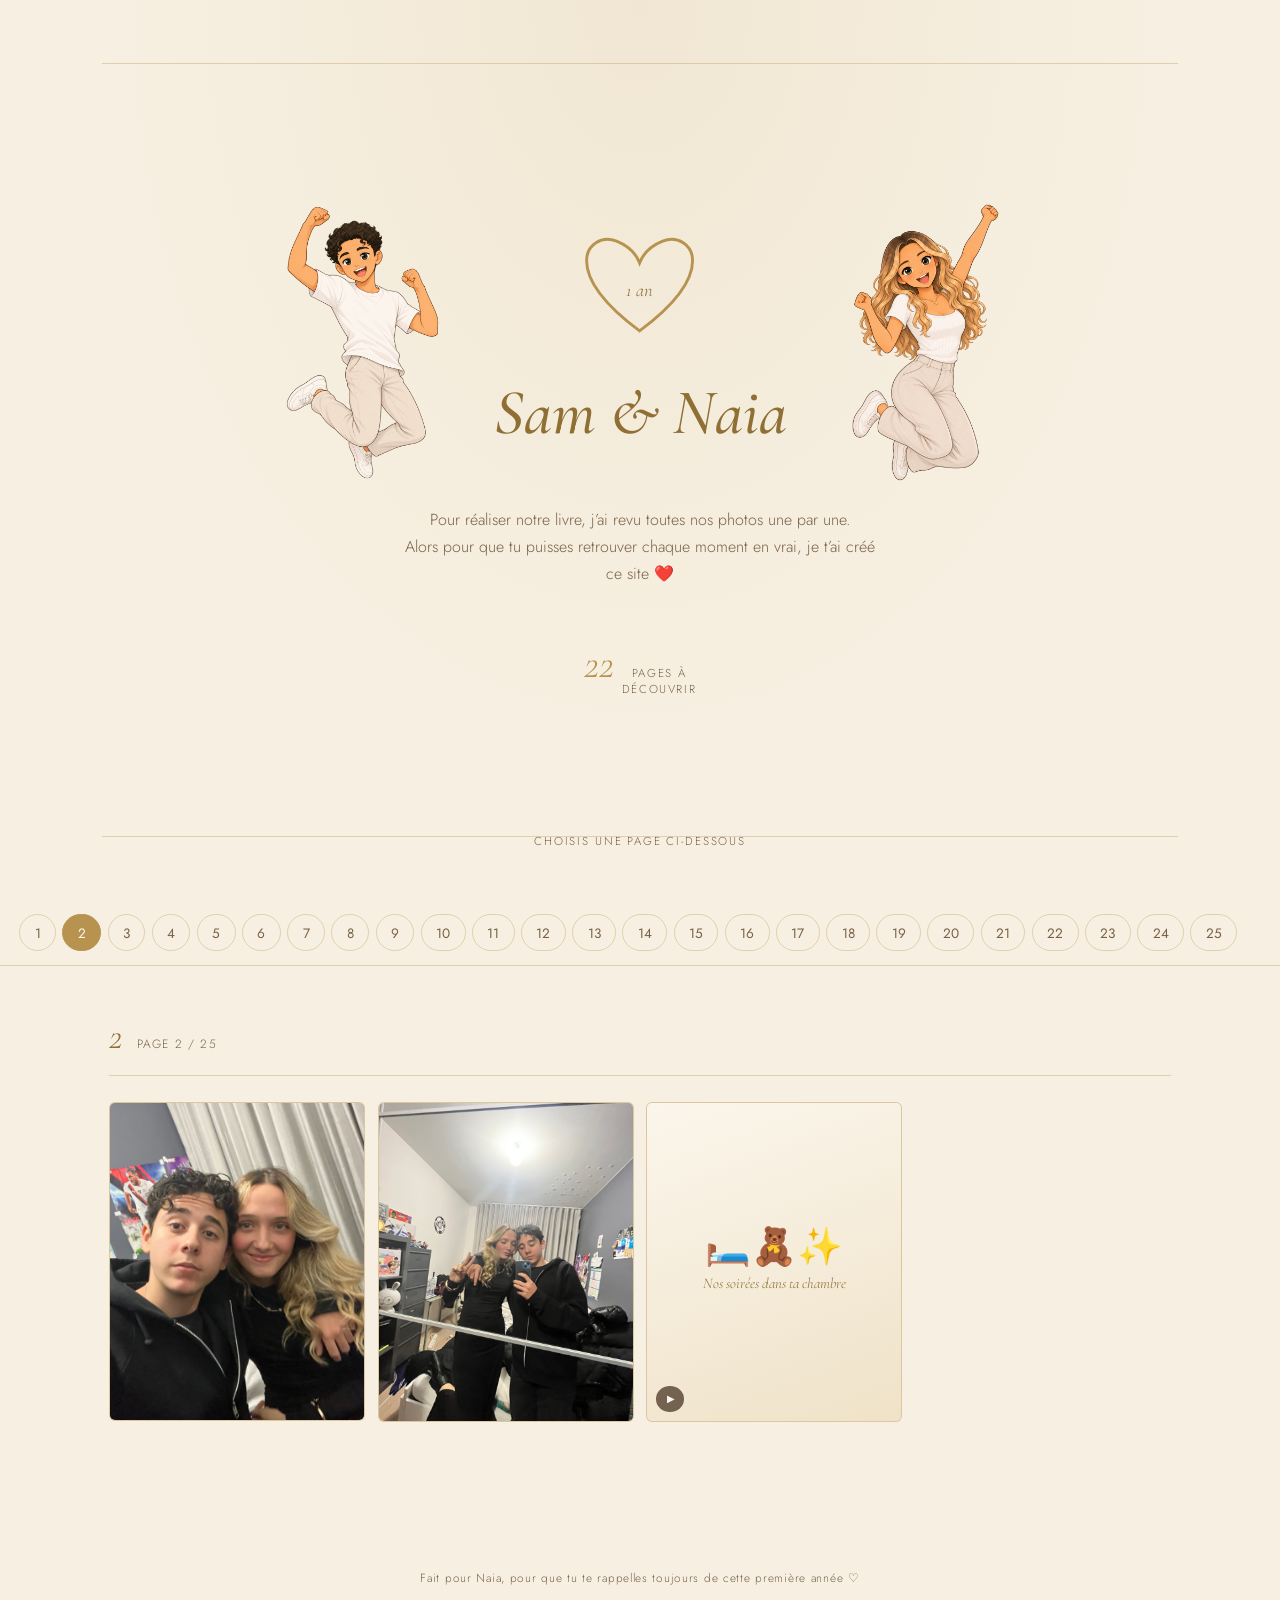
==== commit 72dc1354: "Add files via upload" ====
--- a/index.html
+++ b/index.html
@@ -336,8 +336,8 @@
 </div>
 
 <script>
-var MANIFEST = {"2": [{"type": "image", "file": "page2/image2.jpg"}, {"type": "image", "file": "page2/image3.jpg"}, {"type": "video", "file": "page2/video1.mov"}], "4": [{"type": "image", "file": "page4/image2.jpg"}, {"type": "video", "file": "page4/video1.mov"}, {"type": "video", "file": "page4/video3.mp4"}], "5": [{"type": "video", "file": "page5/video1.mp4"}], "6": [{"type": "video", "file": "page6/video1.mp4"}, {"type": "video", "file": "page6/video2.mp4"}, {"type": "video", "file": "page6/video3.mp4"}], "7": [{"type": "image", "file": "page7/image4.jpg"}, {"type": "video", "file": "page7/video1.mp4"}, {"type": "video", "file": "page7/video2.mp4"}, {"type": "video", "file": "page7/video3.mp4"}, {"type": "video", "file": "page7/video5.mp4"}, {"type": "video", "file": "page7/video6.mp4"}], "8": [{"type": "image", "file": "page8/image6.jpg"}, {"type": "image", "file": "page8/image7.jpg"}, {"type": "video", "file": "page8/video2.mov"}, {"type": "video", "file": "page8/video3.mov"}, {"type": "video", "file": "page8/video1.mp4"}, {"type": "video", "file": "page8/video4.mp4"}, {"type": "video", "file": "page8/video5.mp4"}], "9": [{"type": "video", "file": "page9/video1.mp4"}], "10": [{"type": "image", "file": "page10/image2.jpg"}, {"type": "image", "file": "page10/image3.jpg"}, {"type": "image", "file": "page10/image4.jpg"}, {"type": "video", "file": "page10/video1.mp4"}, {"type": "video", "file": "page10/video2.mp4"}, {"type": "video", "file": "page10/video3.mp4"}], "11": [{"type": "image", "file": "page11/image2.jpg"}, {"type": "image", "file": "page11/image3.jpg"}, {"type": "image", "file": "page11/image5.jpg"}, {"type": "image", "file": "page11/image6.jpg"}, {"type": "image", "file": "page11/image7.jpg"}, {"type": "image", "file": "page11/image8.jpg"}, {"type": "image", "file": "page11/image9.jpg"}, {"type": "image", "file": "page11/image10.jpg"}, {"type": "image", "file": "page11/image11.jpg"}, {"type": "video", "file": "page11/video1.mp4"}, {"type": "video", "file": "page11/video4.mp4"}, {"type": "video", "file": "page11/video5.mp4"}], "12": [{"type": "image", "file": "page12/image1.jpg"}, {"type": "image", "file": "page12/image2.jpg"}, {"type": "image", "file": "page12/image4.jpg"}, {"type": "image", "file": "page12/image5.jpg"}, {"type": "image", "file": "page12/image7.jpg"}, {"type": "video", "file": "page12/video3.mp4"}, {"type": "video", "file": "page12/video6.mp4"}, {"type": "image", "file": "page12/image8.jpg"}], "13": [{"type": "image", "file": "page13/image4.jpg"}, {"type": "image", "file": "page13/image5.jpg"}, {"type": "image", "file": "page13/image7.jpg"}, {"type": "image", "file": "page13/image9.jpg"}, {"type": "image", "file": "page13/image10.jpg"}, {"type": "video", "file": "page13/video6.mov"}, {"type": "video", "file": "page13/video8.mov"}, {"type": "video", "file": "page13/video1.mp4"}, {"type": "video", "file": "page13/video2.mp4"}, {"type": "video", "file": "page13/video3.mp4"}, {"type": "video", "file": "page13/video9.mp4"}, {"type": "video", "file": "page13/video10.mp4"}, {"type": "video", "file": "page13/video11.mp4"}, {"type": "video", "file": "page13/video12.mp4"}], "14": [{"type": "image", "file": "page14/image1.jpg"}, {"type": "image", "file": "page14/image2.jpg"}, {"type": "image", "file": "page14/image3.jpg"}, {"type": "image", "file": "page14/image5.jpg"}, {"type": "video", "file": "page14/video6.mov"}, {"type": "video", "file": "page14/video4.mp4"}, {"type": "video", "file": "page14/video7.mp4"}], "15": [{"type": "video", "file": "page15/video1.mp4"}], "16": [{"type": "image", "file": "page16/image6.jpg"}, {"type": "image", "file": "page16/image7.jpg"}, {"type": "image", "file": "page16/image8.jpg"}, {"type": "image", "file": "page16/image9.jpg"}, {"type": "image", "file": "page16/image10.jpg"}, {"type": "image", "file": "page16/image11.jpg"}, {"type": "image", "file": "page16/image12.jpg"}, {"type": "video", "file": "page16/video1.mp4"}, {"type": "video", "file": "page16/video2.mp4"}, {"type": "video", "file": "page16/video3.mp4"}, {"type": "video", "file": "page16/video4.mp4"}, {"type": "video", "file": "page16/video5.mp4"}, {"type": "video", "file": "page16/video13.mp4"}], "17": [{"type": "image", "file": "page17/image1.jpg"}, {"type": "image", "file": "page17/image3.jpg"}, {"type": "image", "file": "page17/image4.jpg"}, {"type": "image", "file": "page17/image5.jpg"}, {"type": "image", "file": "page17/image10.jpg"}, {"type": "image", "file": "page17/image11.jpg"}, {"type": "image", "file": "page17/image12.jpg"}, {"type": "image", "file": "page17/image13.jpg"}, {"type": "image", "file": "page17/image14.jpg"}, {"type": "image", "file": "page17/image16.jpg"}, {"type": "image", "file": "page17/image17.jpg"}, {"type": "image", "file": "page17/image18.jpg"}, {"type": "image", "file": "page17/image19.jpg"}, {"type": "image", "file": "page17/image20.jpg"}, {"type": "image", "file": "page17/image21.jpg"}, {"type": "video", "file": "page17/video9.mov"}, {"type": "video", "file": "page17/video2.mp4"}, {"type": "video", "file": "page17/video6.mp4"}, {"type": "video", "file": "page17/video7.mp4"}, {"type": "video", "file": "page17/video8.mp4"}, {"type": "video", "file": "page17/video15.mp4"}], "18": [{"type": "image", "file": "page18/image1.jpg"}, {"type": "image", "file": "page18/image2.jpg"}, {"type": "image", "file": "page18/image3.jpg"}, {"type": "image", "file": "page18/image4.jpg"}, {"type": "image", "file": "page18/image5.jpg"}, {"type": "image", "file": "page18/image6.jpg"}, {"type": "video", "file": "page18/video7.mp4"}, {"type": "video", "file": "page18/video8.mp4"}, {"type": "video", "file": "page18/video9.mp4"}, {"type": "video", "file": "page18/video10.mp4"}, {"type": "video", "file": "page18/video11.mp4"}, {"type": "video", "file": "page18/video12.mp4"}, {"type": "video", "file": "page18/video13.mp4"}, {"type": "video", "file": "page18/video14.mp4"}, {"type": "video", "file": "page18/video15.mp4"}, {"type": "video", "file": "page18/video16.mp4"}, {"type": "video", "file": "page18/video17.mp4"}, {"type": "video", "file": "page18/video18.mp4"}], "19": [{"type": "image", "file": "page19/image1.jpg"}, {"type": "image", "file": "page19/image3.jpg"}, {"type": "image", "file": "page19/image5.jpg"}, {"type": "image", "file": "page19/image9.jpg"}, {"type": "image", "file": "page19/image10.jpg"}, {"type": "image", "file": "page19/image11.jpg"}, {"type": "video", "file": "page19/video2.mp4"}, {"type": "video", "file": "page19/video4.mp4"}, {"type": "video", "file": "page19/video6.mp4"}, {"type": "video", "file": "page19/video7.mp4"}, {"type": "video", "file": "page19/video8.mp4"}], "3": [{"type": "video", "file": "page3/video1.mp4"}, {"type": "video", "file": "page3/video2.mp4"}, {"type": "video", "file": "page3/video3.mp4"}], "20": [{"type": "image", "file": "page20/image1.jpg"}, {"type": "image", "file": "page20/image2.jpg"}, {"type": "video", "file": "page20/video1.mp4"}, {"type": "video", "file": "page20/video2.mp4"}, {"type": "video", "file": "page20/video3.mp4"}, {"type": "video", "file": "page20/video4.mp4"}, {"type": "video", "file": "page20/video5.mp4"}, {"type": "video", "file": "page20/video6.mp4"}], "21": [{"type": "image", "file": "page21/image1.jpg"}, {"type": "image", "file": "page21/image2.jpg"}, {"type": "image", "file": "page21/image3.jpg"}, {"type": "video", "file": "page21/video1.mp4"}, {"type": "video", "file": "page21/video2.mp4"}, {"type": "video", "file": "page21/video3.mp4"}, {"type": "video", "file": "page21/video4.mp4"}]};
-var THEMES = {"2": {"e": "🛏️🧸✨", "t": "Nos soirées dans ta chambre"}, "3": {"e": "🛏️😴💤", "t": "Nos siestes collés"}, "4": {"e": "💃🕺😂", "t": "Fous rires dans le hall"}, "5": {"e": "🎲👪😊", "t": "Les jeux avec les parents"}, "6": {"e": "😴🛋️💤", "t": "Encore une petite sieste"}, "7": {"e": "⚽🥅🤸", "t": "Le foot bulle entre amis"}, "8": {"e": "🌹💗💌", "t": "La surprise de la Saint-Valentin"}, "9": {"e": "🍽️🍝🥂", "t": "Notre resto tous les deux"}, "10": {"e": "🤵🌹💘", "t": "Le costume et la rose"}, "11": {"e": "🇵🇱✈️🕯️", "t": "Notre voyage en Pologne"}, "12": {"e": "🎉🪩🎂", "t": "La soirée d’anniversaire"}, "13": {"e": "🏖️🌊☀️", "t": "Nos vacances en Corse"}, "14": {"e": "🎾🏟️🏆", "t": "Roland-Garros ensemble"}, "15": {"e": "📚✏️📖", "t": "Les révisions du bac"}, "16": {"e": "🏰✨🎠", "t": "Notre journée à Disney"}, "17": {"e": "🇮🇱☀️🫒", "t": "Le voyage en Israël"}, "18": {"e": "🏖️🚤🌅", "t": "Encore la plage et le jet"}, "19": {"e": "🎊🍹🎶", "t": "La grande fête"}, "20": {"e": "🧺🍉🌳", "t": "Notre pique-nique"}, "21": {"e": "🍝🌊👪", "t": "Un déjeuner en famille"}};
+var MANIFEST = {"2": [{"type": "image", "file": "page2/image2.jpg"}, {"type": "image", "file": "page2/image3.jpg"}, {"type": "video", "file": "page2/video1.mov"}], "4": [{"type": "image", "file": "page4/image2.jpg"}, {"type": "video", "file": "page4/video1.mov"}, {"type": "video", "file": "page4/video3.mp4"}], "5": [{"type": "video", "file": "page5/video1.mp4"}], "6": [{"type": "video", "file": "page6/video1.mp4"}, {"type": "video", "file": "page6/video2.mp4"}, {"type": "video", "file": "page6/video3.mp4"}], "7": [{"type": "image", "file": "page7/image4.jpg"}, {"type": "video", "file": "page7/video1.mp4"}, {"type": "video", "file": "page7/video2.mp4"}, {"type": "video", "file": "page7/video3.mp4"}, {"type": "video", "file": "page7/video5.mp4"}, {"type": "video", "file": "page7/video6.mp4"}], "8": [{"type": "image", "file": "page8/image6.jpg"}, {"type": "image", "file": "page8/image7.jpg"}, {"type": "video", "file": "page8/video2.mov"}, {"type": "video", "file": "page8/video3.mov"}, {"type": "video", "file": "page8/video1.mp4"}, {"type": "video", "file": "page8/video4.mp4"}, {"type": "video", "file": "page8/video5.mp4"}], "9": [{"type": "video", "file": "page9/video1.mp4"}], "10": [{"type": "image", "file": "page10/image2.jpg"}, {"type": "image", "file": "page10/image3.jpg"}, {"type": "image", "file": "page10/image4.jpg"}, {"type": "video", "file": "page10/video1.mp4"}, {"type": "video", "file": "page10/video2.mp4"}, {"type": "video", "file": "page10/video3.mp4"}], "11": [{"type": "image", "file": "page11/image2.jpg"}, {"type": "image", "file": "page11/image3.jpg"}, {"type": "image", "file": "page11/image5.jpg"}, {"type": "image", "file": "page11/image6.jpg"}, {"type": "image", "file": "page11/image7.jpg"}, {"type": "image", "file": "page11/image8.jpg"}, {"type": "image", "file": "page11/image9.jpg"}, {"type": "image", "file": "page11/image10.jpg"}, {"type": "image", "file": "page11/image11.jpg"}, {"type": "video", "file": "page11/video1.mp4"}, {"type": "video", "file": "page11/video4.mp4"}, {"type": "video", "file": "page11/video5.mp4"}], "12": [{"type": "image", "file": "page12/image1.jpg"}, {"type": "image", "file": "page12/image2.jpg"}, {"type": "image", "file": "page12/image4.jpg"}, {"type": "image", "file": "page12/image5.jpg"}, {"type": "image", "file": "page12/image7.jpg"}, {"type": "video", "file": "page12/video3.mp4"}, {"type": "video", "file": "page12/video6.mp4"}, {"type": "image", "file": "page12/image8.jpg"}], "13": [{"type": "image", "file": "page13/image4.jpg"}, {"type": "image", "file": "page13/image5.jpg"}, {"type": "image", "file": "page13/image7.jpg"}, {"type": "image", "file": "page13/image9.jpg"}, {"type": "image", "file": "page13/image10.jpg"}, {"type": "video", "file": "page13/video6.mov"}, {"type": "video", "file": "page13/video8.mov"}, {"type": "video", "file": "page13/video1.mp4"}, {"type": "video", "file": "page13/video2.mp4"}, {"type": "video", "file": "page13/video3.mp4"}, {"type": "video", "file": "page13/video9.mp4"}, {"type": "video", "file": "page13/video10.mp4"}, {"type": "video", "file": "page13/video11.mp4"}, {"type": "video", "file": "page13/video12.mp4"}], "14": [{"type": "image", "file": "page14/image1.jpg"}, {"type": "image", "file": "page14/image2.jpg"}, {"type": "image", "file": "page14/image3.jpg"}, {"type": "image", "file": "page14/image5.jpg"}, {"type": "video", "file": "page14/video6.mov"}, {"type": "video", "file": "page14/video4.mp4"}, {"type": "video", "file": "page14/video7.mp4"}], "15": [{"type": "video", "file": "page15/video1.mp4"}], "16": [{"type": "image", "file": "page16/image6.jpg"}, {"type": "image", "file": "page16/image7.jpg"}, {"type": "image", "file": "page16/image8.jpg"}, {"type": "image", "file": "page16/image9.jpg"}, {"type": "image", "file": "page16/image10.jpg"}, {"type": "image", "file": "page16/image11.jpg"}, {"type": "image", "file": "page16/image12.jpg"}, {"type": "video", "file": "page16/video1.mp4"}, {"type": "video", "file": "page16/video2.mp4"}, {"type": "video", "file": "page16/video3.mp4"}, {"type": "video", "file": "page16/video4.mp4"}, {"type": "video", "file": "page16/video5.mp4"}, {"type": "video", "file": "page16/video13.mp4"}], "17": [{"type": "image", "file": "page17/image1.jpg"}, {"type": "image", "file": "page17/image3.jpg"}, {"type": "image", "file": "page17/image4.jpg"}, {"type": "image", "file": "page17/image5.jpg"}, {"type": "image", "file": "page17/image10.jpg"}, {"type": "image", "file": "page17/image11.jpg"}, {"type": "image", "file": "page17/image12.jpg"}, {"type": "image", "file": "page17/image13.jpg"}, {"type": "image", "file": "page17/image14.jpg"}, {"type": "image", "file": "page17/image16.jpg"}, {"type": "image", "file": "page17/image17.jpg"}, {"type": "image", "file": "page17/image18.jpg"}, {"type": "image", "file": "page17/image19.jpg"}, {"type": "image", "file": "page17/image20.jpg"}, {"type": "image", "file": "page17/image21.jpg"}, {"type": "video", "file": "page17/video9.mov"}, {"type": "video", "file": "page17/video2.mp4"}, {"type": "video", "file": "page17/video6.mp4"}, {"type": "video", "file": "page17/video7.mp4"}, {"type": "video", "file": "page17/video8.mp4"}, {"type": "video", "file": "page17/video15.mp4"}], "18": [{"type": "image", "file": "page18/image1.jpg"}, {"type": "image", "file": "page18/image2.jpg"}, {"type": "image", "file": "page18/image3.jpg"}, {"type": "image", "file": "page18/image4.jpg"}, {"type": "image", "file": "page18/image5.jpg"}, {"type": "image", "file": "page18/image6.jpg"}, {"type": "video", "file": "page18/video7.mp4"}, {"type": "video", "file": "page18/video8.mp4"}, {"type": "video", "file": "page18/video9.mp4"}, {"type": "video", "file": "page18/video10.mp4"}, {"type": "video", "file": "page18/video11.mp4"}, {"type": "video", "file": "page18/video12.mp4"}, {"type": "video", "file": "page18/video13.mp4"}, {"type": "video", "file": "page18/video14.mp4"}, {"type": "video", "file": "page18/video15.mp4"}, {"type": "video", "file": "page18/video16.mp4"}, {"type": "video", "file": "page18/video17.mp4"}, {"type": "video", "file": "page18/video18.mp4"}], "19": [{"type": "image", "file": "page19/image1.jpg"}, {"type": "image", "file": "page19/image3.jpg"}, {"type": "image", "file": "page19/image5.jpg"}, {"type": "image", "file": "page19/image9.jpg"}, {"type": "image", "file": "page19/image10.jpg"}, {"type": "image", "file": "page19/image11.jpg"}, {"type": "video", "file": "page19/video2.mp4"}, {"type": "video", "file": "page19/video4.mp4"}, {"type": "video", "file": "page19/video6.mp4"}, {"type": "video", "file": "page19/video7.mp4"}, {"type": "video", "file": "page19/video8.mp4"}], "3": [{"type": "video", "file": "page3/video1.mp4"}, {"type": "video", "file": "page3/video2.mp4"}, {"type": "video", "file": "page3/video3.mp4"}], "20": [{"type": "image", "file": "page20/image1.jpg"}, {"type": "image", "file": "page20/image2.jpg"}, {"type": "video", "file": "page20/video1.mp4"}, {"type": "video", "file": "page20/video2.mp4"}, {"type": "video", "file": "page20/video3.mp4"}, {"type": "video", "file": "page20/video4.mp4"}, {"type": "video", "file": "page20/video5.mp4"}, {"type": "video", "file": "page20/video6.mp4"}], "21": [{"type": "image", "file": "page21/image1.jpg"}, {"type": "image", "file": "page21/image2.jpg"}, {"type": "image", "file": "page21/image3.jpg"}, {"type": "video", "file": "page21/video1.mp4"}, {"type": "video", "file": "page21/video2.mp4"}, {"type": "video", "file": "page21/video3.mp4"}, {"type": "video", "file": "page21/video4.mp4"}], "23": [{"type": "image", "file": "page23/image1.jpg"}, {"type": "image", "file": "page23/image2.jpg"}, {"type": "image", "file": "page23/image3.jpg"}, {"type": "image", "file": "page23/image4.jpg"}, {"type": "image", "file": "page23/image5.jpg"}, {"type": "image", "file": "page23/image6.jpg"}, {"type": "video", "file": "page23/video1.mp4"}], "22": [{"type": "image", "file": "page22/image1.jpg"}, {"type": "video", "file": "page22/video1.mp4"}]};
+var THEMES = {"2": {"e": "🛏️🧸✨", "t": "Nos soirées dans ta chambre"}, "3": {"e": "🛏️😴💤", "t": "Nos siestes collés"}, "4": {"e": "💃🕺😂", "t": "Fous rires dans le hall"}, "5": {"e": "🎲👪😊", "t": "Les jeux avec les parents"}, "6": {"e": "😴🛋️💤", "t": "Encore une petite sieste"}, "7": {"e": "⚽🥅🤸", "t": "Le foot bulle entre amis"}, "8": {"e": "🌹💗💌", "t": "La surprise de la Saint-Valentin"}, "9": {"e": "🍽️🍝🥂", "t": "Notre resto tous les deux"}, "10": {"e": "🤵🌹💘", "t": "Le costume et la rose"}, "11": {"e": "🇵🇱✈️🕯️", "t": "Notre voyage en Pologne"}, "12": {"e": "🎉🪩🎂", "t": "La soirée d’anniversaire"}, "13": {"e": "🏖️🌊☀️", "t": "Nos vacances en Corse"}, "14": {"e": "🎾🏟️🏆", "t": "Roland-Garros ensemble"}, "15": {"e": "📚✏️📖", "t": "Les révisions du bac"}, "16": {"e": "🏰✨🎠", "t": "Notre journée à Disney"}, "17": {"e": "🇮🇱☀️🫒", "t": "Le voyage en Israël"}, "18": {"e": "🏖️🚤🌅", "t": "Encore la plage et le jet"}, "19": {"e": "🎊🍹🎶", "t": "La grande fête"}, "20": {"e": "🧺🍉🌳", "t": "Notre pique-nique"}, "21": {"e": "🍝🌊👪", "t": "Un déjeuner en famille"}, "23": {"e": "👹💀", "t": "L’école"}, "22": {"e": "🧸🍫 · 🪖", "t": "Nounours / Fauda"}};
 var TOTAL_PAGES = 25;
 var EXCLUDED = [];
 
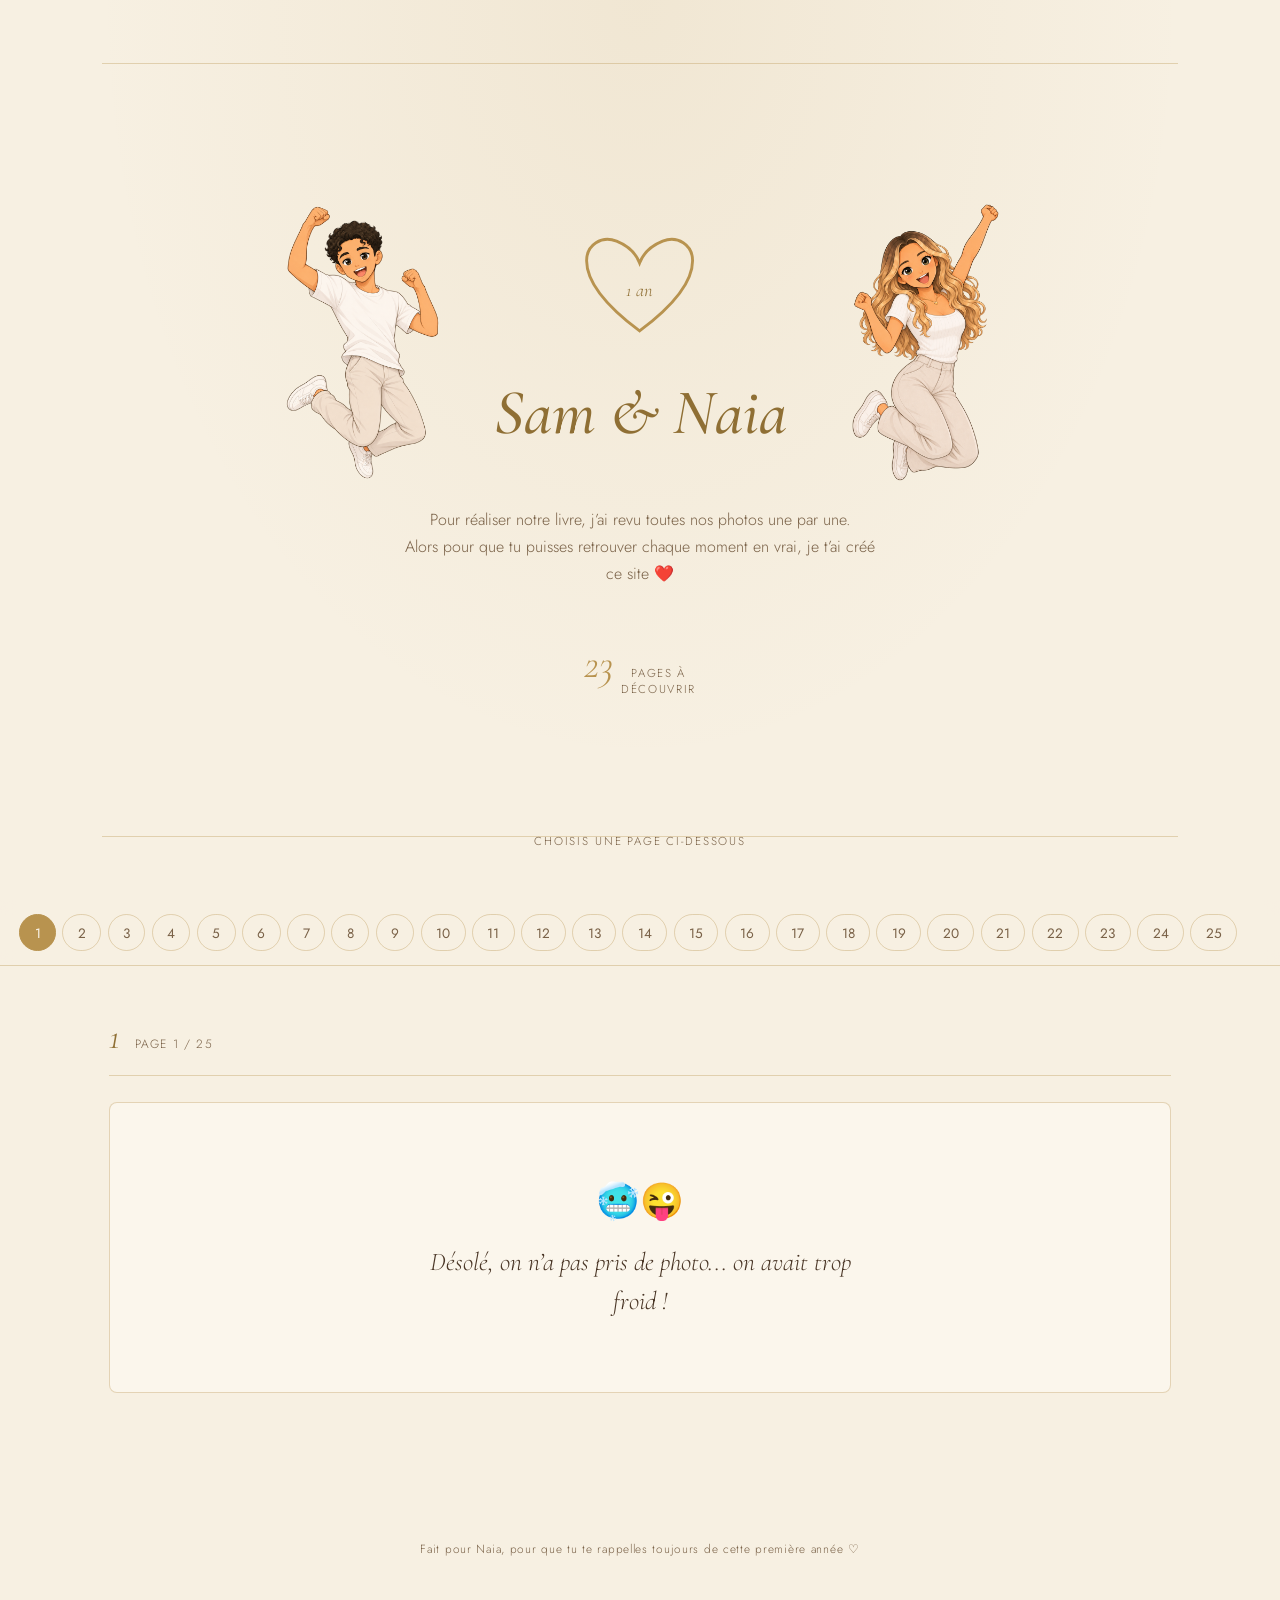
==== commit 0102c630: "Add files via upload" ====
--- a/index.html
+++ b/index.html
@@ -336,8 +336,8 @@
 </div>
 
 <script>
-var MANIFEST = {"2": [{"type": "image", "file": "page2/image2.jpg"}, {"type": "image", "file": "page2/image3.jpg"}, {"type": "video", "file": "page2/video1.mov"}], "4": [{"type": "image", "file": "page4/image2.jpg"}, {"type": "video", "file": "page4/video1.mov"}, {"type": "video", "file": "page4/video3.mp4"}], "5": [{"type": "video", "file": "page5/video1.mp4"}], "6": [{"type": "video", "file": "page6/video1.mp4"}, {"type": "video", "file": "page6/video2.mp4"}, {"type": "video", "file": "page6/video3.mp4"}], "7": [{"type": "image", "file": "page7/image4.jpg"}, {"type": "video", "file": "page7/video1.mp4"}, {"type": "video", "file": "page7/video2.mp4"}, {"type": "video", "file": "page7/video3.mp4"}, {"type": "video", "file": "page7/video5.mp4"}, {"type": "video", "file": "page7/video6.mp4"}], "8": [{"type": "image", "file": "page8/image6.jpg"}, {"type": "image", "file": "page8/image7.jpg"}, {"type": "video", "file": "page8/video2.mov"}, {"type": "video", "file": "page8/video3.mov"}, {"type": "video", "file": "page8/video1.mp4"}, {"type": "video", "file": "page8/video4.mp4"}, {"type": "video", "file": "page8/video5.mp4"}], "9": [{"type": "video", "file": "page9/video1.mp4"}], "10": [{"type": "image", "file": "page10/image2.jpg"}, {"type": "image", "file": "page10/image3.jpg"}, {"type": "image", "file": "page10/image4.jpg"}, {"type": "video", "file": "page10/video1.mp4"}, {"type": "video", "file": "page10/video2.mp4"}, {"type": "video", "file": "page10/video3.mp4"}], "11": [{"type": "image", "file": "page11/image2.jpg"}, {"type": "image", "file": "page11/image3.jpg"}, {"type": "image", "file": "page11/image5.jpg"}, {"type": "image", "file": "page11/image6.jpg"}, {"type": "image", "file": "page11/image7.jpg"}, {"type": "image", "file": "page11/image8.jpg"}, {"type": "image", "file": "page11/image9.jpg"}, {"type": "image", "file": "page11/image10.jpg"}, {"type": "image", "file": "page11/image11.jpg"}, {"type": "video", "file": "page11/video1.mp4"}, {"type": "video", "file": "page11/video4.mp4"}, {"type": "video", "file": "page11/video5.mp4"}], "12": [{"type": "image", "file": "page12/image1.jpg"}, {"type": "image", "file": "page12/image2.jpg"}, {"type": "image", "file": "page12/image4.jpg"}, {"type": "image", "file": "page12/image5.jpg"}, {"type": "image", "file": "page12/image7.jpg"}, {"type": "video", "file": "page12/video3.mp4"}, {"type": "video", "file": "page12/video6.mp4"}, {"type": "image", "file": "page12/image8.jpg"}], "13": [{"type": "image", "file": "page13/image4.jpg"}, {"type": "image", "file": "page13/image5.jpg"}, {"type": "image", "file": "page13/image7.jpg"}, {"type": "image", "file": "page13/image9.jpg"}, {"type": "image", "file": "page13/image10.jpg"}, {"type": "video", "file": "page13/video6.mov"}, {"type": "video", "file": "page13/video8.mov"}, {"type": "video", "file": "page13/video1.mp4"}, {"type": "video", "file": "page13/video2.mp4"}, {"type": "video", "file": "page13/video3.mp4"}, {"type": "video", "file": "page13/video9.mp4"}, {"type": "video", "file": "page13/video10.mp4"}, {"type": "video", "file": "page13/video11.mp4"}, {"type": "video", "file": "page13/video12.mp4"}], "14": [{"type": "image", "file": "page14/image1.jpg"}, {"type": "image", "file": "page14/image2.jpg"}, {"type": "image", "file": "page14/image3.jpg"}, {"type": "image", "file": "page14/image5.jpg"}, {"type": "video", "file": "page14/video6.mov"}, {"type": "video", "file": "page14/video4.mp4"}, {"type": "video", "file": "page14/video7.mp4"}], "15": [{"type": "video", "file": "page15/video1.mp4"}], "16": [{"type": "image", "file": "page16/image6.jpg"}, {"type": "image", "file": "page16/image7.jpg"}, {"type": "image", "file": "page16/image8.jpg"}, {"type": "image", "file": "page16/image9.jpg"}, {"type": "image", "file": "page16/image10.jpg"}, {"type": "image", "file": "page16/image11.jpg"}, {"type": "image", "file": "page16/image12.jpg"}, {"type": "video", "file": "page16/video1.mp4"}, {"type": "video", "file": "page16/video2.mp4"}, {"type": "video", "file": "page16/video3.mp4"}, {"type": "video", "file": "page16/video4.mp4"}, {"type": "video", "file": "page16/video5.mp4"}, {"type": "video", "file": "page16/video13.mp4"}], "17": [{"type": "image", "file": "page17/image1.jpg"}, {"type": "image", "file": "page17/image3.jpg"}, {"type": "image", "file": "page17/image4.jpg"}, {"type": "image", "file": "page17/image5.jpg"}, {"type": "image", "file": "page17/image10.jpg"}, {"type": "image", "file": "page17/image11.jpg"}, {"type": "image", "file": "page17/image12.jpg"}, {"type": "image", "file": "page17/image13.jpg"}, {"type": "image", "file": "page17/image14.jpg"}, {"type": "image", "file": "page17/image16.jpg"}, {"type": "image", "file": "page17/image17.jpg"}, {"type": "image", "file": "page17/image18.jpg"}, {"type": "image", "file": "page17/image19.jpg"}, {"type": "image", "file": "page17/image20.jpg"}, {"type": "image", "file": "page17/image21.jpg"}, {"type": "video", "file": "page17/video9.mov"}, {"type": "video", "file": "page17/video2.mp4"}, {"type": "video", "file": "page17/video6.mp4"}, {"type": "video", "file": "page17/video7.mp4"}, {"type": "video", "file": "page17/video8.mp4"}, {"type": "video", "file": "page17/video15.mp4"}], "18": [{"type": "image", "file": "page18/image1.jpg"}, {"type": "image", "file": "page18/image2.jpg"}, {"type": "image", "file": "page18/image3.jpg"}, {"type": "image", "file": "page18/image4.jpg"}, {"type": "image", "file": "page18/image5.jpg"}, {"type": "image", "file": "page18/image6.jpg"}, {"type": "video", "file": "page18/video7.mp4"}, {"type": "video", "file": "page18/video8.mp4"}, {"type": "video", "file": "page18/video9.mp4"}, {"type": "video", "file": "page18/video10.mp4"}, {"type": "video", "file": "page18/video11.mp4"}, {"type": "video", "file": "page18/video12.mp4"}, {"type": "video", "file": "page18/video13.mp4"}, {"type": "video", "file": "page18/video14.mp4"}, {"type": "video", "file": "page18/video15.mp4"}, {"type": "video", "file": "page18/video16.mp4"}, {"type": "video", "file": "page18/video17.mp4"}, {"type": "video", "file": "page18/video18.mp4"}], "19": [{"type": "image", "file": "page19/image1.jpg"}, {"type": "image", "file": "page19/image3.jpg"}, {"type": "image", "file": "page19/image5.jpg"}, {"type": "image", "file": "page19/image9.jpg"}, {"type": "image", "file": "page19/image10.jpg"}, {"type": "image", "file": "page19/image11.jpg"}, {"type": "video", "file": "page19/video2.mp4"}, {"type": "video", "file": "page19/video4.mp4"}, {"type": "video", "file": "page19/video6.mp4"}, {"type": "video", "file": "page19/video7.mp4"}, {"type": "video", "file": "page19/video8.mp4"}], "3": [{"type": "video", "file": "page3/video1.mp4"}, {"type": "video", "file": "page3/video2.mp4"}, {"type": "video", "file": "page3/video3.mp4"}], "20": [{"type": "image", "file": "page20/image1.jpg"}, {"type": "image", "file": "page20/image2.jpg"}, {"type": "video", "file": "page20/video1.mp4"}, {"type": "video", "file": "page20/video2.mp4"}, {"type": "video", "file": "page20/video3.mp4"}, {"type": "video", "file": "page20/video4.mp4"}, {"type": "video", "file": "page20/video5.mp4"}, {"type": "video", "file": "page20/video6.mp4"}], "21": [{"type": "image", "file": "page21/image1.jpg"}, {"type": "image", "file": "page21/image2.jpg"}, {"type": "image", "file": "page21/image3.jpg"}, {"type": "video", "file": "page21/video1.mp4"}, {"type": "video", "file": "page21/video2.mp4"}, {"type": "video", "file": "page21/video3.mp4"}, {"type": "video", "file": "page21/video4.mp4"}], "23": [{"type": "image", "file": "page23/image1.jpg"}, {"type": "image", "file": "page23/image2.jpg"}, {"type": "image", "file": "page23/image3.jpg"}, {"type": "image", "file": "page23/image4.jpg"}, {"type": "image", "file": "page23/image5.jpg"}, {"type": "image", "file": "page23/image6.jpg"}, {"type": "video", "file": "page23/video1.mp4"}], "22": [{"type": "image", "file": "page22/image1.jpg"}, {"type": "video", "file": "page22/video1.mp4"}]};
-var THEMES = {"2": {"e": "🛏️🧸✨", "t": "Nos soirées dans ta chambre"}, "3": {"e": "🛏️😴💤", "t": "Nos siestes collés"}, "4": {"e": "💃🕺😂", "t": "Fous rires dans le hall"}, "5": {"e": "🎲👪😊", "t": "Les jeux avec les parents"}, "6": {"e": "😴🛋️💤", "t": "Encore une petite sieste"}, "7": {"e": "⚽🥅🤸", "t": "Le foot bulle entre amis"}, "8": {"e": "🌹💗💌", "t": "La surprise de la Saint-Valentin"}, "9": {"e": "🍽️🍝🥂", "t": "Notre resto tous les deux"}, "10": {"e": "🤵🌹💘", "t": "Le costume et la rose"}, "11": {"e": "🇵🇱✈️🕯️", "t": "Notre voyage en Pologne"}, "12": {"e": "🎉🪩🎂", "t": "La soirée d’anniversaire"}, "13": {"e": "🏖️🌊☀️", "t": "Nos vacances en Corse"}, "14": {"e": "🎾🏟️🏆", "t": "Roland-Garros ensemble"}, "15": {"e": "📚✏️📖", "t": "Les révisions du bac"}, "16": {"e": "🏰✨🎠", "t": "Notre journée à Disney"}, "17": {"e": "🇮🇱☀️🫒", "t": "Le voyage en Israël"}, "18": {"e": "🏖️🚤🌅", "t": "Encore la plage et le jet"}, "19": {"e": "🎊🍹🎶", "t": "La grande fête"}, "20": {"e": "🧺🍉🌳", "t": "Notre pique-nique"}, "21": {"e": "🍝🌊👪", "t": "Un déjeuner en famille"}, "23": {"e": "👹💀", "t": "L’école"}, "22": {"e": "🧸🍫 · 🪖", "t": "Nounours / Fauda"}};
+var MANIFEST = {"2": [{"type": "image", "file": "page2/image2.jpg"}, {"type": "image", "file": "page2/image3.jpg"}, {"type": "video", "file": "page2/video1.mov"}], "4": [{"type": "image", "file": "page4/image2.jpg"}, {"type": "video", "file": "page4/video1.mov"}, {"type": "video", "file": "page4/video3.mp4"}], "5": [{"type": "video", "file": "page5/video1.mp4"}], "6": [{"type": "video", "file": "page6/video1.mp4"}, {"type": "video", "file": "page6/video2.mp4"}, {"type": "video", "file": "page6/video3.mp4"}], "7": [{"type": "image", "file": "page7/image4.jpg"}, {"type": "video", "file": "page7/video1.mp4"}, {"type": "video", "file": "page7/video2.mp4"}, {"type": "video", "file": "page7/video3.mp4"}, {"type": "video", "file": "page7/video5.mp4"}, {"type": "video", "file": "page7/video6.mp4"}], "8": [{"type": "image", "file": "page8/image6.jpg"}, {"type": "image", "file": "page8/image7.jpg"}, {"type": "video", "file": "page8/video2.mov"}, {"type": "video", "file": "page8/video3.mov"}, {"type": "video", "file": "page8/video1.mp4"}, {"type": "video", "file": "page8/video4.mp4"}, {"type": "video", "file": "page8/video5.mp4"}], "9": [{"type": "video", "file": "page9/video1.mp4"}], "10": [{"type": "image", "file": "page10/image2.jpg"}, {"type": "image", "file": "page10/image3.jpg"}, {"type": "image", "file": "page10/image4.jpg"}, {"type": "video", "file": "page10/video1.mp4"}, {"type": "video", "file": "page10/video2.mp4"}, {"type": "video", "file": "page10/video3.mp4"}], "11": [{"type": "image", "file": "page11/image2.jpg"}, {"type": "image", "file": "page11/image3.jpg"}, {"type": "image", "file": "page11/image5.jpg"}, {"type": "image", "file": "page11/image6.jpg"}, {"type": "image", "file": "page11/image7.jpg"}, {"type": "image", "file": "page11/image8.jpg"}, {"type": "image", "file": "page11/image9.jpg"}, {"type": "image", "file": "page11/image10.jpg"}, {"type": "image", "file": "page11/image11.jpg"}, {"type": "video", "file": "page11/video1.mp4"}, {"type": "video", "file": "page11/video4.mp4"}, {"type": "video", "file": "page11/video5.mp4"}], "12": [{"type": "image", "file": "page12/image1.jpg"}, {"type": "image", "file": "page12/image2.jpg"}, {"type": "image", "file": "page12/image4.jpg"}, {"type": "image", "file": "page12/image5.jpg"}, {"type": "image", "file": "page12/image7.jpg"}, {"type": "video", "file": "page12/video3.mp4"}, {"type": "video", "file": "page12/video6.mp4"}, {"type": "image", "file": "page12/image8.jpg"}], "13": [{"type": "image", "file": "page13/image4.jpg"}, {"type": "image", "file": "page13/image5.jpg"}, {"type": "image", "file": "page13/image7.jpg"}, {"type": "image", "file": "page13/image9.jpg"}, {"type": "image", "file": "page13/image10.jpg"}, {"type": "video", "file": "page13/video6.mov"}, {"type": "video", "file": "page13/video8.mov"}, {"type": "video", "file": "page13/video1.mp4"}, {"type": "video", "file": "page13/video2.mp4"}, {"type": "video", "file": "page13/video3.mp4"}, {"type": "video", "file": "page13/video9.mp4"}, {"type": "video", "file": "page13/video10.mp4"}, {"type": "video", "file": "page13/video11.mp4"}, {"type": "video", "file": "page13/video12.mp4"}], "14": [{"type": "image", "file": "page14/image1.jpg"}, {"type": "image", "file": "page14/image2.jpg"}, {"type": "image", "file": "page14/image3.jpg"}, {"type": "image", "file": "page14/image5.jpg"}, {"type": "video", "file": "page14/video6.mov"}, {"type": "video", "file": "page14/video4.mp4"}, {"type": "video", "file": "page14/video7.mp4"}], "15": [{"type": "video", "file": "page15/video1.mp4"}], "16": [{"type": "image", "file": "page16/image6.jpg"}, {"type": "image", "file": "page16/image7.jpg"}, {"type": "image", "file": "page16/image8.jpg"}, {"type": "image", "file": "page16/image9.jpg"}, {"type": "image", "file": "page16/image10.jpg"}, {"type": "image", "file": "page16/image11.jpg"}, {"type": "image", "file": "page16/image12.jpg"}, {"type": "video", "file": "page16/video1.mp4"}, {"type": "video", "file": "page16/video2.mp4"}, {"type": "video", "file": "page16/video3.mp4"}, {"type": "video", "file": "page16/video4.mp4"}, {"type": "video", "file": "page16/video5.mp4"}, {"type": "video", "file": "page16/video13.mp4"}], "17": [{"type": "image", "file": "page17/image1.jpg"}, {"type": "image", "file": "page17/image3.jpg"}, {"type": "image", "file": "page17/image4.jpg"}, {"type": "image", "file": "page17/image5.jpg"}, {"type": "image", "file": "page17/image10.jpg"}, {"type": "image", "file": "page17/image11.jpg"}, {"type": "image", "file": "page17/image12.jpg"}, {"type": "image", "file": "page17/image13.jpg"}, {"type": "image", "file": "page17/image14.jpg"}, {"type": "image", "file": "page17/image16.jpg"}, {"type": "image", "file": "page17/image17.jpg"}, {"type": "image", "file": "page17/image18.jpg"}, {"type": "image", "file": "page17/image19.jpg"}, {"type": "image", "file": "page17/image20.jpg"}, {"type": "image", "file": "page17/image21.jpg"}, {"type": "video", "file": "page17/video9.mov"}, {"type": "video", "file": "page17/video2.mp4"}, {"type": "video", "file": "page17/video6.mp4"}, {"type": "video", "file": "page17/video7.mp4"}, {"type": "video", "file": "page17/video8.mp4"}, {"type": "video", "file": "page17/video15.mp4"}], "18": [{"type": "image", "file": "page18/image1.jpg"}, {"type": "image", "file": "page18/image2.jpg"}, {"type": "image", "file": "page18/image3.jpg"}, {"type": "image", "file": "page18/image4.jpg"}, {"type": "image", "file": "page18/image5.jpg"}, {"type": "image", "file": "page18/image6.jpg"}, {"type": "video", "file": "page18/video7.mp4"}, {"type": "video", "file": "page18/video8.mp4"}, {"type": "video", "file": "page18/video9.mp4"}, {"type": "video", "file": "page18/video10.mp4"}, {"type": "video", "file": "page18/video11.mp4"}, {"type": "video", "file": "page18/video12.mp4"}, {"type": "video", "file": "page18/video13.mp4"}, {"type": "video", "file": "page18/video14.mp4"}, {"type": "video", "file": "page18/video15.mp4"}, {"type": "video", "file": "page18/video16.mp4"}, {"type": "video", "file": "page18/video17.mp4"}, {"type": "video", "file": "page18/video18.mp4"}], "19": [{"type": "image", "file": "page19/image1.jpg"}, {"type": "image", "file": "page19/image3.jpg"}, {"type": "image", "file": "page19/image5.jpg"}, {"type": "image", "file": "page19/image9.jpg"}, {"type": "image", "file": "page19/image10.jpg"}, {"type": "image", "file": "page19/image11.jpg"}, {"type": "video", "file": "page19/video2.mp4"}, {"type": "video", "file": "page19/video4.mp4"}, {"type": "video", "file": "page19/video6.mp4"}, {"type": "video", "file": "page19/video7.mp4"}, {"type": "video", "file": "page19/video8.mp4"}], "3": [{"type": "video", "file": "page3/video1.mp4"}, {"type": "video", "file": "page3/video2.mp4"}, {"type": "video", "file": "page3/video3.mp4"}], "20": [{"type": "image", "file": "page20/image1.jpg"}, {"type": "image", "file": "page20/image2.jpg"}, {"type": "video", "file": "page20/video1.mp4"}, {"type": "video", "file": "page20/video2.mp4"}, {"type": "video", "file": "page20/video3.mp4"}, {"type": "video", "file": "page20/video4.mp4"}, {"type": "video", "file": "page20/video5.mp4"}, {"type": "video", "file": "page20/video6.mp4"}], "21": [{"type": "image", "file": "page21/image1.jpg"}, {"type": "image", "file": "page21/image2.jpg"}, {"type": "image", "file": "page21/image3.jpg"}, {"type": "video", "file": "page21/video1.mp4"}, {"type": "video", "file": "page21/video2.mp4"}, {"type": "video", "file": "page21/video3.mp4"}, {"type": "video", "file": "page21/video4.mp4"}], "23": [{"type": "image", "file": "page23/image1.jpg"}, {"type": "image", "file": "page23/image2.jpg"}, {"type": "image", "file": "page23/image3.jpg"}, {"type": "image", "file": "page23/image4.jpg"}, {"type": "image", "file": "page23/image5.jpg"}, {"type": "image", "file": "page23/image6.jpg"}, {"type": "video", "file": "page23/video1.mp4"}], "22": [{"type": "image", "file": "page22/image1.jpg"}, {"type": "video", "file": "page22/video1.mp4"}], "24": [{"type": "image", "file": "page24/image1.jpg"}, {"type": "image", "file": "page24/image2.jpg"}, {"type": "image", "file": "page24/image3.jpg"}, {"type": "image", "file": "page24/image4.jpg"}, {"type": "image", "file": "page24/image5.jpg"}, {"type": "image", "file": "page24/image6.jpg"}, {"type": "image", "file": "page24/image7.jpg"}, {"type": "image", "file": "page24/image8.jpg"}, {"type": "image", "file": "page24/image9.jpg"}, {"type": "image", "file": "page24/image10.jpg"}, {"type": "image", "file": "page24/image11.jpg"}, {"type": "image", "file": "page24/image12.jpg"}, {"type": "image", "file": "page24/image13.jpg"}, {"type": "video", "file": "page24/video1.mp4"}, {"type": "video", "file": "page24/video2.mp4"}, {"type": "video", "file": "page24/video3.mp4"}, {"type": "video", "file": "page24/video4.mp4"}]};
+var THEMES = {"2": {"e": "🛏️🧸✨", "t": "Nos soirées dans ta chambre"}, "3": {"e": "🛏️😴💤", "t": "Nos siestes collés"}, "4": {"e": "💃🕺😂", "t": "Fous rires dans le hall"}, "5": {"e": "🎲👪😊", "t": "Les jeux avec les parents"}, "6": {"e": "😴🛋️💤", "t": "Encore une petite sieste"}, "7": {"e": "⚽🥅🤸", "t": "Le foot bulle entre amis"}, "8": {"e": "🌹💗💌", "t": "La surprise de la Saint-Valentin"}, "9": {"e": "🍽️🍝🥂", "t": "Notre resto tous les deux"}, "10": {"e": "🤵🌹💘", "t": "Le costume et la rose"}, "11": {"e": "🇵🇱✈️🕯️", "t": "Notre voyage en Pologne"}, "12": {"e": "🎉🪩🎂", "t": "La soirée d’anniversaire"}, "13": {"e": "🏖️🌊☀️", "t": "Nos vacances en Corse"}, "14": {"e": "🎾🏟️🏆", "t": "Roland-Garros ensemble"}, "15": {"e": "📚✏️📖", "t": "Les révisions du bac"}, "16": {"e": "🏰✨🎠", "t": "Notre journée à Disney"}, "17": {"e": "🇮🇱☀️🫒", "t": "Le voyage en Israël"}, "18": {"e": "🏖️🚤🌅", "t": "Encore la plage et le jet"}, "19": {"e": "🎊🍹🎶", "t": "La grande fête"}, "20": {"e": "🧺🍉🌳", "t": "Notre pique-nique"}, "21": {"e": "🍝🌊👪", "t": "Un déjeuner en famille"}, "23": {"e": "👹💀", "t": "L’école"}, "22": {"e": "🧸🍫 · 🪖", "t": "Nounours / Fauda"}, "24": {"e": "🎩👗🥂", "t": "Cérémonie et grande soirée"}};
 var TOTAL_PAGES = 25;
 var EXCLUDED = [];
 
@@ -451,7 +451,7 @@
   document.addEventListener("keydown", function(e){ if (e.key === "Escape") closeLightbox(); });
 
   var hashMatch = location.hash.match(/#page(\d+)/);
-  var startPage = hashMatch ? Number(hashMatch[1]) : availablePages[0];
+  var startPage = hashMatch ? Number(hashMatch[1]) : 1;
   goToPage(startPage);
 }
 
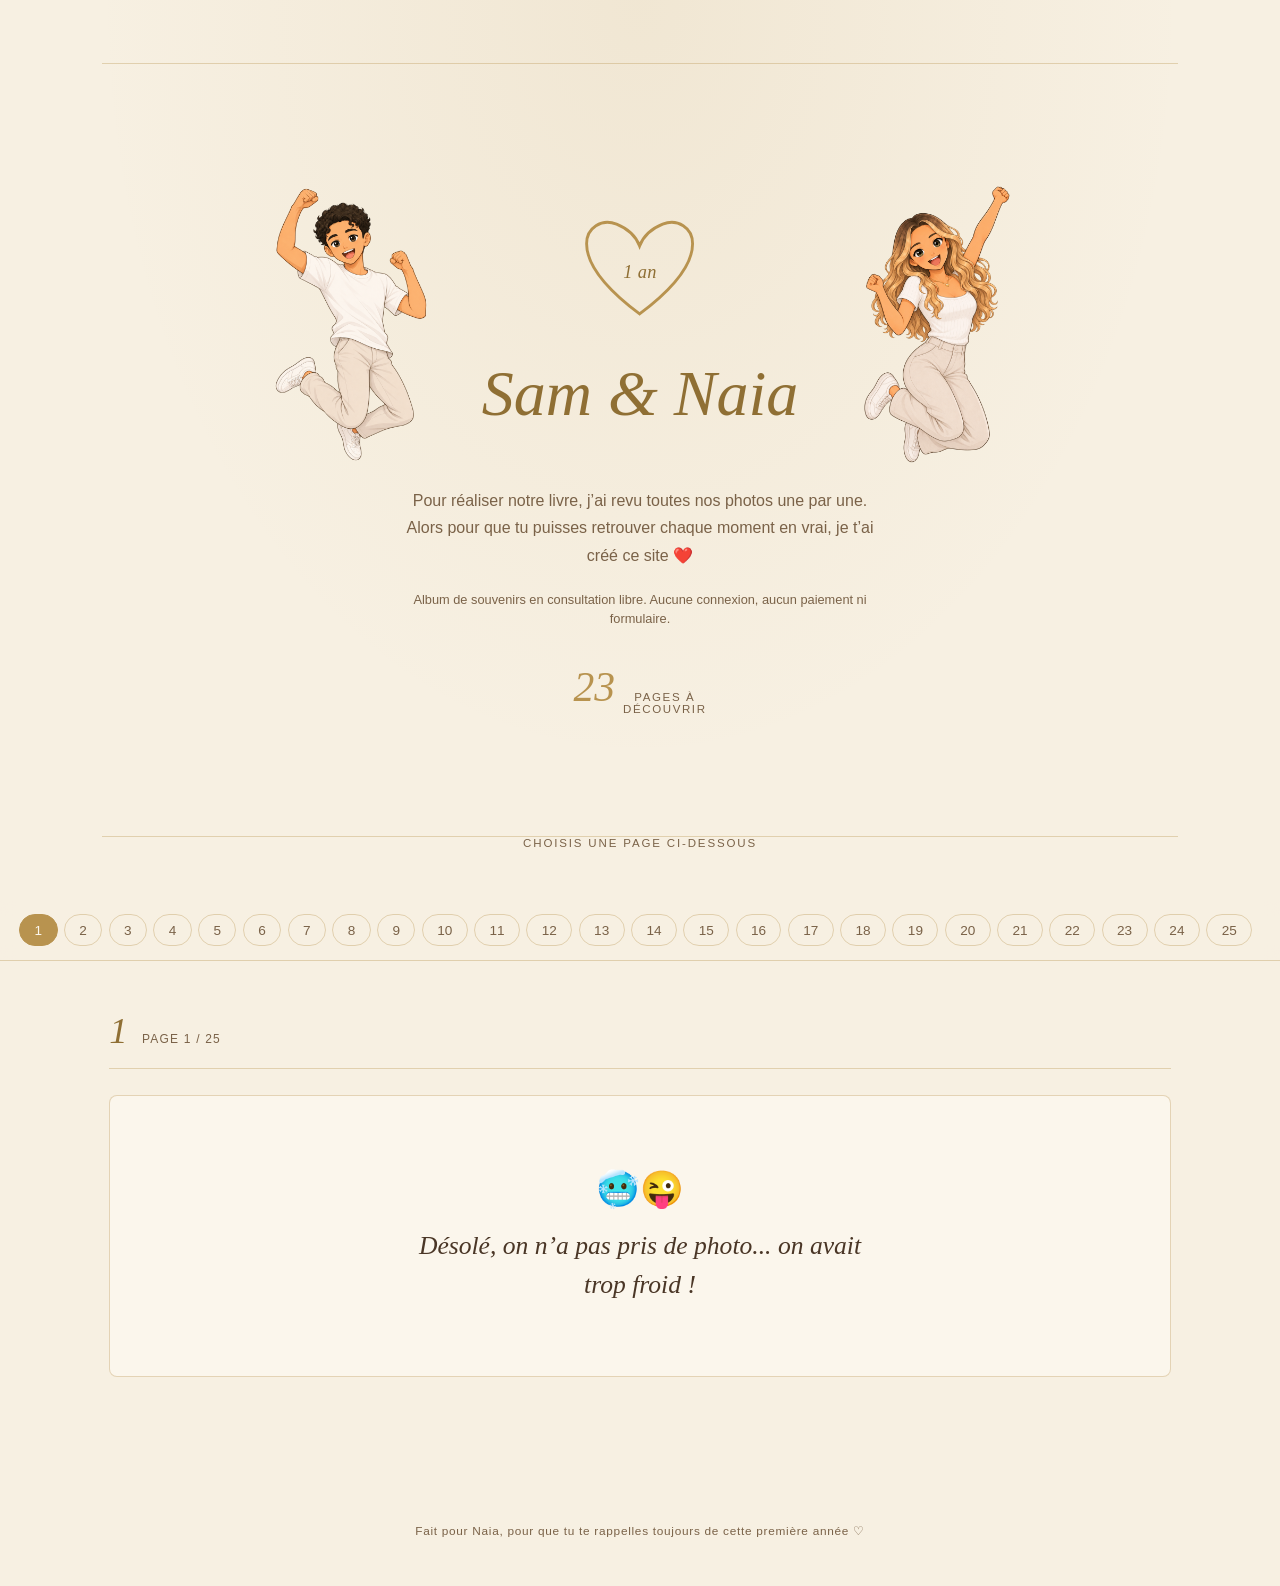
==== commit 1bef029c: "Harden static album security and clarify read-only purpose" ====
--- a/index.html
+++ b/index.html
@@ -3,7 +3,10 @@
 <head>
 <meta charset="UTF-8">
 <meta name="viewport" content="width=device-width, initial-scale=1.0, viewport-fit=cover">
-<title>Sam &amp; Naia - Notre annee</title>
+<meta http-equiv="Content-Security-Policy" content="default-src 'none'; script-src 'self'; style-src 'self' 'unsafe-inline' https://fonts.googleapis.com; font-src https://fonts.gstatic.com; img-src 'self'; media-src 'self'; connect-src 'none'; object-src 'none'; base-uri 'none'; form-action 'none'; frame-src 'none'">
+<meta name="referrer" content="no-referrer">
+<meta name="description" content="Album personnel de photos et de vidéos, associé à un livre souvenir. Consultation uniquement.">
+<title>Sam &amp; Naia - Notre année</title>
 <style>
 @import url("https://fonts.googleapis.com/css2?family=Cormorant+Garamond:ital,wght@0,400;0,500;0,600;1,400;1,500;1,600&family=Jost:wght@300;400;500&display=swap");
 
@@ -261,6 +264,29 @@
   color: var(--gold-deep);
 }
 
+#rain {
+  position: fixed;
+  inset: 0;
+  pointer-events: none;
+  overflow: hidden;
+  z-index: 90;
+}
+.rain-e {
+  position: absolute;
+  top: 0;
+  line-height: 1;
+  opacity: 0;
+  animation-name: rainfall;
+  animation-timing-function: linear;
+  animation-fill-mode: both;
+}
+@keyframes rainfall {
+  0% { transform: translate(0, -14vh) rotate(0deg); opacity: 0; }
+  8% { opacity: 1; }
+  85% { opacity: 1; }
+  100% { transform: translate(var(--sway), 108vh) rotate(var(--rot)); opacity: 0; }
+}
+
 .tile.video::after {
   content: "\25B6";
   position: absolute; bottom: 0.55rem; left: 0.55rem;
@@ -303,6 +329,8 @@
   .gallery { grid-template-columns: repeat(2, 1fr); gap: 0.55rem; }
   .page-head .num { font-size: 1.9rem; }
 }
+.page-memory-title { margin: 0 0 1.6rem; color: var(--gold-deep); font-size: clamp(1.55rem, 4vw, 2.3rem); font-weight: 500; font-style: italic; overflow-wrap: break-word; }
+.album-note { max-width: 30rem; font-size: 0.8rem; line-height: 1.5; color: var(--ink-soft); margin: 0.3rem 0 0; }
 </style>
 </head>
 <body>
@@ -320,6 +348,7 @@
     <div class="hero-avatar"><img src="avatar-naia.png" alt="Naia"></div>
   </div>
   <p class="sub">Pour réaliser notre livre, j’ai revu toutes nos photos une par une.<br>Alors pour que tu puisses retrouver chaque moment en vrai, je t’ai créé ce site ❤️</p>
+  <p class="album-note">Album de souvenirs en consultation libre. Aucune connexion, aucun paiement ni formulaire.</p>
   <div class="count"><span class="num" id="hero-count">.</span><span class="label">pages à<br>découvrir</span></div>
   <div class="scroll-hint">choisis une page ci-dessous</div>
 </section>
@@ -335,127 +364,6 @@
   <div class="lightbox-content" id="lightbox-content"></div>
 </div>
 
-<script>
-var MANIFEST = {"2": [{"type": "image", "file": "page2/image2.jpg"}, {"type": "image", "file": "page2/image3.jpg"}, {"type": "video", "file": "page2/video1.mov"}], "4": [{"type": "image", "file": "page4/image2.jpg"}, {"type": "video", "file": "page4/video1.mov"}, {"type": "video", "file": "page4/video3.mp4"}], "5": [{"type": "video", "file": "page5/video1.mp4"}], "6": [{"type": "video", "file": "page6/video1.mp4"}, {"type": "video", "file": "page6/video2.mp4"}, {"type": "video", "file": "page6/video3.mp4"}], "7": [{"type": "image", "file": "page7/image4.jpg"}, {"type": "video", "file": "page7/video1.mp4"}, {"type": "video", "file": "page7/video2.mp4"}, {"type": "video", "file": "page7/video3.mp4"}, {"type": "video", "file": "page7/video5.mp4"}, {"type": "video", "file": "page7/video6.mp4"}], "8": [{"type": "image", "file": "page8/image6.jpg"}, {"type": "image", "file": "page8/image7.jpg"}, {"type": "video", "file": "page8/video2.mov"}, {"type": "video", "file": "page8/video3.mov"}, {"type": "video", "file": "page8/video1.mp4"}, {"type": "video", "file": "page8/video4.mp4"}, {"type": "video", "file": "page8/video5.mp4"}], "9": [{"type": "video", "file": "page9/video1.mp4"}], "10": [{"type": "image", "file": "page10/image2.jpg"}, {"type": "image", "file": "page10/image3.jpg"}, {"type": "image", "file": "page10/image4.jpg"}, {"type": "video", "file": "page10/video1.mp4"}, {"type": "video", "file": "page10/video2.mp4"}, {"type": "video", "file": "page10/video3.mp4"}], "11": [{"type": "image", "file": "page11/image2.jpg"}, {"type": "image", "file": "page11/image3.jpg"}, {"type": "image", "file": "page11/image5.jpg"}, {"type": "image", "file": "page11/image6.jpg"}, {"type": "image", "file": "page11/image7.jpg"}, {"type": "image", "file": "page11/image8.jpg"}, {"type": "image", "file": "page11/image9.jpg"}, {"type": "image", "file": "page11/image10.jpg"}, {"type": "image", "file": "page11/image11.jpg"}, {"type": "video", "file": "page11/video1.mp4"}, {"type": "video", "file": "page11/video4.mp4"}, {"type": "video", "file": "page11/video5.mp4"}], "12": [{"type": "image", "file": "page12/image1.jpg"}, {"type": "image", "file": "page12/image2.jpg"}, {"type": "image", "file": "page12/image4.jpg"}, {"type": "image", "file": "page12/image5.jpg"}, {"type": "image", "file": "page12/image7.jpg"}, {"type": "video", "file": "page12/video3.mp4"}, {"type": "video", "file": "page12/video6.mp4"}, {"type": "image", "file": "page12/image8.jpg"}], "13": [{"type": "image", "file": "page13/image4.jpg"}, {"type": "image", "file": "page13/image5.jpg"}, {"type": "image", "file": "page13/image7.jpg"}, {"type": "image", "file": "page13/image9.jpg"}, {"type": "image", "file": "page13/image10.jpg"}, {"type": "video", "file": "page13/video6.mov"}, {"type": "video", "file": "page13/video8.mov"}, {"type": "video", "file": "page13/video1.mp4"}, {"type": "video", "file": "page13/video2.mp4"}, {"type": "video", "file": "page13/video3.mp4"}, {"type": "video", "file": "page13/video9.mp4"}, {"type": "video", "file": "page13/video10.mp4"}, {"type": "video", "file": "page13/video11.mp4"}, {"type": "video", "file": "page13/video12.mp4"}], "14": [{"type": "image", "file": "page14/image1.jpg"}, {"type": "image", "file": "page14/image2.jpg"}, {"type": "image", "file": "page14/image3.jpg"}, {"type": "image", "file": "page14/image5.jpg"}, {"type": "video", "file": "page14/video6.mov"}, {"type": "video", "file": "page14/video4.mp4"}, {"type": "video", "file": "page14/video7.mp4"}], "15": [{"type": "video", "file": "page15/video1.mp4"}], "16": [{"type": "image", "file": "page16/image6.jpg"}, {"type": "image", "file": "page16/image7.jpg"}, {"type": "image", "file": "page16/image8.jpg"}, {"type": "image", "file": "page16/image9.jpg"}, {"type": "image", "file": "page16/image10.jpg"}, {"type": "image", "file": "page16/image11.jpg"}, {"type": "image", "file": "page16/image12.jpg"}, {"type": "video", "file": "page16/video1.mp4"}, {"type": "video", "file": "page16/video2.mp4"}, {"type": "video", "file": "page16/video3.mp4"}, {"type": "video", "file": "page16/video4.mp4"}, {"type": "video", "file": "page16/video5.mp4"}, {"type": "video", "file": "page16/video13.mp4"}], "17": [{"type": "image", "file": "page17/image1.jpg"}, {"type": "image", "file": "page17/image3.jpg"}, {"type": "image", "file": "page17/image4.jpg"}, {"type": "image", "file": "page17/image5.jpg"}, {"type": "image", "file": "page17/image10.jpg"}, {"type": "image", "file": "page17/image11.jpg"}, {"type": "image", "file": "page17/image12.jpg"}, {"type": "image", "file": "page17/image13.jpg"}, {"type": "image", "file": "page17/image14.jpg"}, {"type": "image", "file": "page17/image16.jpg"}, {"type": "image", "file": "page17/image17.jpg"}, {"type": "image", "file": "page17/image18.jpg"}, {"type": "image", "file": "page17/image19.jpg"}, {"type": "image", "file": "page17/image20.jpg"}, {"type": "image", "file": "page17/image21.jpg"}, {"type": "video", "file": "page17/video9.mov"}, {"type": "video", "file": "page17/video2.mp4"}, {"type": "video", "file": "page17/video6.mp4"}, {"type": "video", "file": "page17/video7.mp4"}, {"type": "video", "file": "page17/video8.mp4"}, {"type": "video", "file": "page17/video15.mp4"}], "18": [{"type": "image", "file": "page18/image1.jpg"}, {"type": "image", "file": "page18/image2.jpg"}, {"type": "image", "file": "page18/image3.jpg"}, {"type": "image", "file": "page18/image4.jpg"}, {"type": "image", "file": "page18/image5.jpg"}, {"type": "image", "file": "page18/image6.jpg"}, {"type": "video", "file": "page18/video7.mp4"}, {"type": "video", "file": "page18/video8.mp4"}, {"type": "video", "file": "page18/video9.mp4"}, {"type": "video", "file": "page18/video10.mp4"}, {"type": "video", "file": "page18/video11.mp4"}, {"type": "video", "file": "page18/video12.mp4"}, {"type": "video", "file": "page18/video13.mp4"}, {"type": "video", "file": "page18/video14.mp4"}, {"type": "video", "file": "page18/video15.mp4"}, {"type": "video", "file": "page18/video16.mp4"}, {"type": "video", "file": "page18/video17.mp4"}, {"type": "video", "file": "page18/video18.mp4"}], "19": [{"type": "image", "file": "page19/image1.jpg"}, {"type": "image", "file": "page19/image3.jpg"}, {"type": "image", "file": "page19/image5.jpg"}, {"type": "image", "file": "page19/image9.jpg"}, {"type": "image", "file": "page19/image10.jpg"}, {"type": "image", "file": "page19/image11.jpg"}, {"type": "video", "file": "page19/video2.mp4"}, {"type": "video", "file": "page19/video4.mp4"}, {"type": "video", "file": "page19/video6.mp4"}, {"type": "video", "file": "page19/video7.mp4"}, {"type": "video", "file": "page19/video8.mp4"}], "3": [{"type": "video", "file": "page3/video1.mp4"}, {"type": "video", "file": "page3/video2.mp4"}, {"type": "video", "file": "page3/video3.mp4"}], "20": [{"type": "image", "file": "page20/image1.jpg"}, {"type": "image", "file": "page20/image2.jpg"}, {"type": "video", "file": "page20/video1.mp4"}, {"type": "video", "file": "page20/video2.mp4"}, {"type": "video", "file": "page20/video3.mp4"}, {"type": "video", "file": "page20/video4.mp4"}, {"type": "video", "file": "page20/video5.mp4"}, {"type": "video", "file": "page20/video6.mp4"}], "21": [{"type": "image", "file": "page21/image1.jpg"}, {"type": "image", "file": "page21/image2.jpg"}, {"type": "image", "file": "page21/image3.jpg"}, {"type": "video", "file": "page21/video1.mp4"}, {"type": "video", "file": "page21/video2.mp4"}, {"type": "video", "file": "page21/video3.mp4"}, {"type": "video", "file": "page21/video4.mp4"}], "23": [{"type": "image", "file": "page23/image1.jpg"}, {"type": "image", "file": "page23/image2.jpg"}, {"type": "image", "file": "page23/image3.jpg"}, {"type": "image", "file": "page23/image4.jpg"}, {"type": "image", "file": "page23/image5.jpg"}, {"type": "image", "file": "page23/image6.jpg"}, {"type": "video", "file": "page23/video1.mp4"}], "22": [{"type": "image", "file": "page22/image1.jpg"}, {"type": "video", "file": "page22/video1.mp4"}], "24": [{"type": "image", "file": "page24/image1.jpg"}, {"type": "image", "file": "page24/image2.jpg"}, {"type": "image", "file": "page24/image3.jpg"}, {"type": "image", "file": "page24/image4.jpg"}, {"type": "image", "file": "page24/image5.jpg"}, {"type": "image", "file": "page24/image6.jpg"}, {"type": "image", "file": "page24/image7.jpg"}, {"type": "image", "file": "page24/image8.jpg"}, {"type": "image", "file": "page24/image9.jpg"}, {"type": "image", "file": "page24/image10.jpg"}, {"type": "image", "file": "page24/image11.jpg"}, {"type": "image", "file": "page24/image12.jpg"}, {"type": "image", "file": "page24/image13.jpg"}, {"type": "video", "file": "page24/video1.mp4"}, {"type": "video", "file": "page24/video2.mp4"}, {"type": "video", "file": "page24/video3.mp4"}, {"type": "video", "file": "page24/video4.mp4"}]};
-var THEMES = {"2": {"e": "🛏️🧸✨", "t": "Nos soirées dans ta chambre"}, "3": {"e": "🛏️😴💤", "t": "Nos siestes collés"}, "4": {"e": "💃🕺😂", "t": "Fous rires dans le hall"}, "5": {"e": "🎲👪😊", "t": "Les jeux avec les parents"}, "6": {"e": "😴🛋️💤", "t": "Encore une petite sieste"}, "7": {"e": "⚽🥅🤸", "t": "Le foot bulle entre amis"}, "8": {"e": "🌹💗💌", "t": "La surprise de la Saint-Valentin"}, "9": {"e": "🍽️🍝🥂", "t": "Notre resto tous les deux"}, "10": {"e": "🤵🌹💘", "t": "Le costume et la rose"}, "11": {"e": "🇵🇱✈️🕯️", "t": "Notre voyage en Pologne"}, "12": {"e": "🎉🪩🎂", "t": "La soirée d’anniversaire"}, "13": {"e": "🏖️🌊☀️", "t": "Nos vacances en Corse"}, "14": {"e": "🎾🏟️🏆", "t": "Roland-Garros ensemble"}, "15": {"e": "📚✏️📖", "t": "Les révisions du bac"}, "16": {"e": "🏰✨🎠", "t": "Notre journée à Disney"}, "17": {"e": "🇮🇱☀️🫒", "t": "Le voyage en Israël"}, "18": {"e": "🏖️🚤🌅", "t": "Encore la plage et le jet"}, "19": {"e": "🎊🍹🎶", "t": "La grande fête"}, "20": {"e": "🧺🍉🌳", "t": "Notre pique-nique"}, "21": {"e": "🍝🌊👪", "t": "Un déjeuner en famille"}, "23": {"e": "👹💀", "t": "L’école"}, "22": {"e": "🧸🍫 · 🪖", "t": "Nounours / Fauda"}, "24": {"e": "🎩👗🥂", "t": "Cérémonie et grande soirée"}};
-var TOTAL_PAGES = 25;
-var EXCLUDED = [];
-
-function initSite() {
-  var pagebar = document.getElementById("pagebar");
-  var pagesRoot = document.getElementById("pages");
-  var heroCount = document.getElementById("hero-count");
-
-  var availablePages = Object.keys(MANIFEST).map(Number).sort(function(a,b){ return a-b; });
-  heroCount.textContent = availablePages.length;
-
-  for (var n = 1; n <= TOTAL_PAGES; n++) {
-    if (EXCLUDED.indexOf(n) !== -1) continue;
-
-    var btn = document.createElement("button");
-    btn.className = "page-btn";
-    btn.textContent = n;
-    btn.setAttribute("data-page", n);
-    btn.addEventListener("click", (function(num){ return function(){ goToPage(num); }; })(n));
-    pagebar.appendChild(btn);
-
-    var section = document.createElement("section");
-    section.className = "page-section";
-    section.id = "page-" + n;
-
-    var head = document.createElement("div");
-    head.className = "page-head";
-    head.innerHTML = "<span class=\"num\">" + n + "</span><span class=\"of\">page " + n + " / " + TOTAL_PAGES + "</span>";
-    section.appendChild(head);
-
-    var items = MANIFEST[n];
-
-    if (n === 1 && !items) {
-      var empty = document.createElement("div");
-      empty.className = "empty-page";
-      empty.innerHTML = "<div class=\"glyph\">🥶😜</div><p>Désolé, on n’a pas pris de photo... on avait trop froid !</p>";
-      section.appendChild(empty);
-    } else if (items && items.length) {
-      var gallery = document.createElement("div");
-      gallery.className = "gallery";
-      for (var i = 0; i < items.length; i++) {
-        var item = items[i];
-        var tile = document.createElement("div");
-        tile.className = "tile" + (item.type === "video" ? " video" : "");
-        var th = THEMES[n] || { e: "\u2728", t: "Un moment \u00e0 nous" };
-        if (item.type === "image") {
-          tile.innerHTML = "<img src=\"" + item.file + "\" loading=\"lazy\" alt=\"" + th.t + "\">";
-        } else {
-          tile.innerHTML = "<video src=\"" + item.file + "#t=0.5\" preload=\"metadata\" muted playsinline></video>";
-        }
-        var ph = document.createElement("div");
-        ph.className = "tile-ph";
-        ph.innerHTML = "<div class=\"ph-emoji\">" + th.e + "</div><div class=\"ph-text\">" + th.t + "</div>";
-        tile.appendChild(ph);
-        var media = tile.querySelector("img, video");
-        (function(phEl, mediaEl){
-          function reveal(){ phEl.classList.add("hide"); }
-          if (mediaEl.tagName === "IMG") {
-            if (mediaEl.complete && mediaEl.naturalWidth > 0) { reveal(); }
-            else { mediaEl.addEventListener("load", reveal); }
-          } else {
-            mediaEl.addEventListener("loadeddata", reveal);
-            if (mediaEl.readyState >= 2) { reveal(); }
-          }
-        })(ph, media);
-        tile.addEventListener("click", (function(it){ return function(){ openLightbox(it); }; })(item));
-        gallery.appendChild(tile);
-      }
-      section.appendChild(gallery);
-    } else {
-      var soon = document.createElement("div");
-      soon.className = "soon-page";
-      soon.innerHTML = "<p>Cette page arrive bientôt</p>";
-      section.appendChild(soon);
-    }
-
-    pagesRoot.appendChild(section);
-  }
-
-  function goToPage(n) {
-    var btns = document.querySelectorAll(".page-btn");
-    for (var i = 0; i < btns.length; i++) {
-      btns[i].classList.toggle("active", Number(btns[i].getAttribute("data-page")) === n);
-    }
-    var secs = document.querySelectorAll(".page-section");
-    for (var j = 0; j < secs.length; j++) {
-      secs[j].classList.toggle("active", secs[j].id === "page-" + n);
-    }
-    var activeBtn = document.querySelector(".page-btn[data-page=\"" + n + "\"]");
-    if (activeBtn) activeBtn.scrollIntoView({ inline: "center", block: "nearest", behavior: "smooth" });
-    history.replaceState(null, "", "#page" + n);
-  }
-
-  var lightbox = document.getElementById("lightbox");
-  var lightboxContent = document.getElementById("lightbox-content");
-
-  function openLightbox(item) {
-    if (item.type === "image") {
-      lightboxContent.innerHTML = "<img src=\"" + item.file + "\" alt=\"\">";
-    } else {
-      lightboxContent.innerHTML = "<video src=\"" + item.file + "\" controls autoplay playsinline></video>";
-    }
-    lightbox.classList.add("open");
-  }
-  function closeLightbox() {
-    lightbox.classList.remove("open");
-    lightboxContent.innerHTML = "";
-  }
-  document.getElementById("lightbox-close").addEventListener("click", closeLightbox);
-  lightbox.addEventListener("click", function(e){ if (e.target === lightbox) closeLightbox(); });
-  document.addEventListener("keydown", function(e){ if (e.key === "Escape") closeLightbox(); });
-
-  var hashMatch = location.hash.match(/#page(\d+)/);
-  var startPage = hashMatch ? Number(hashMatch[1]) : 1;
-  goToPage(startPage);
-}
-
-initSite();
-</script>
+<script src="album.js"></script>
 </body>
 </html>
